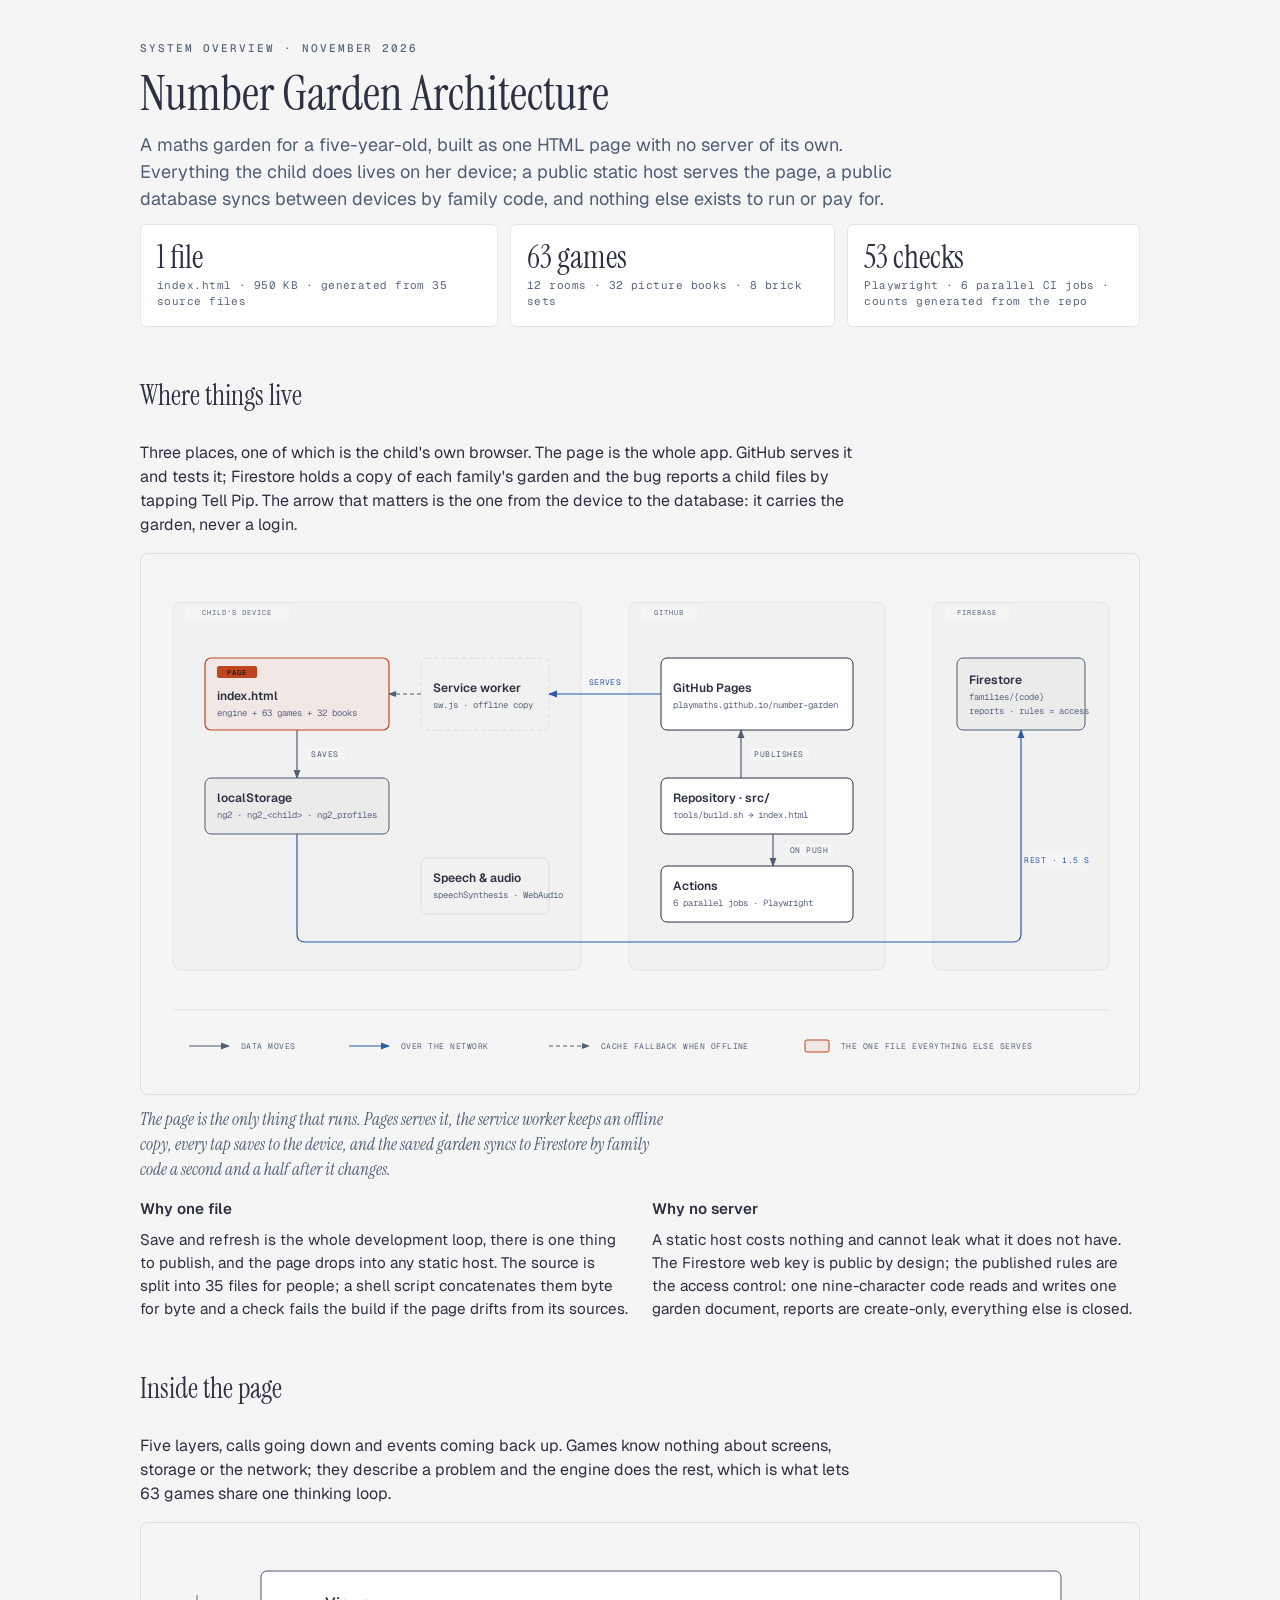
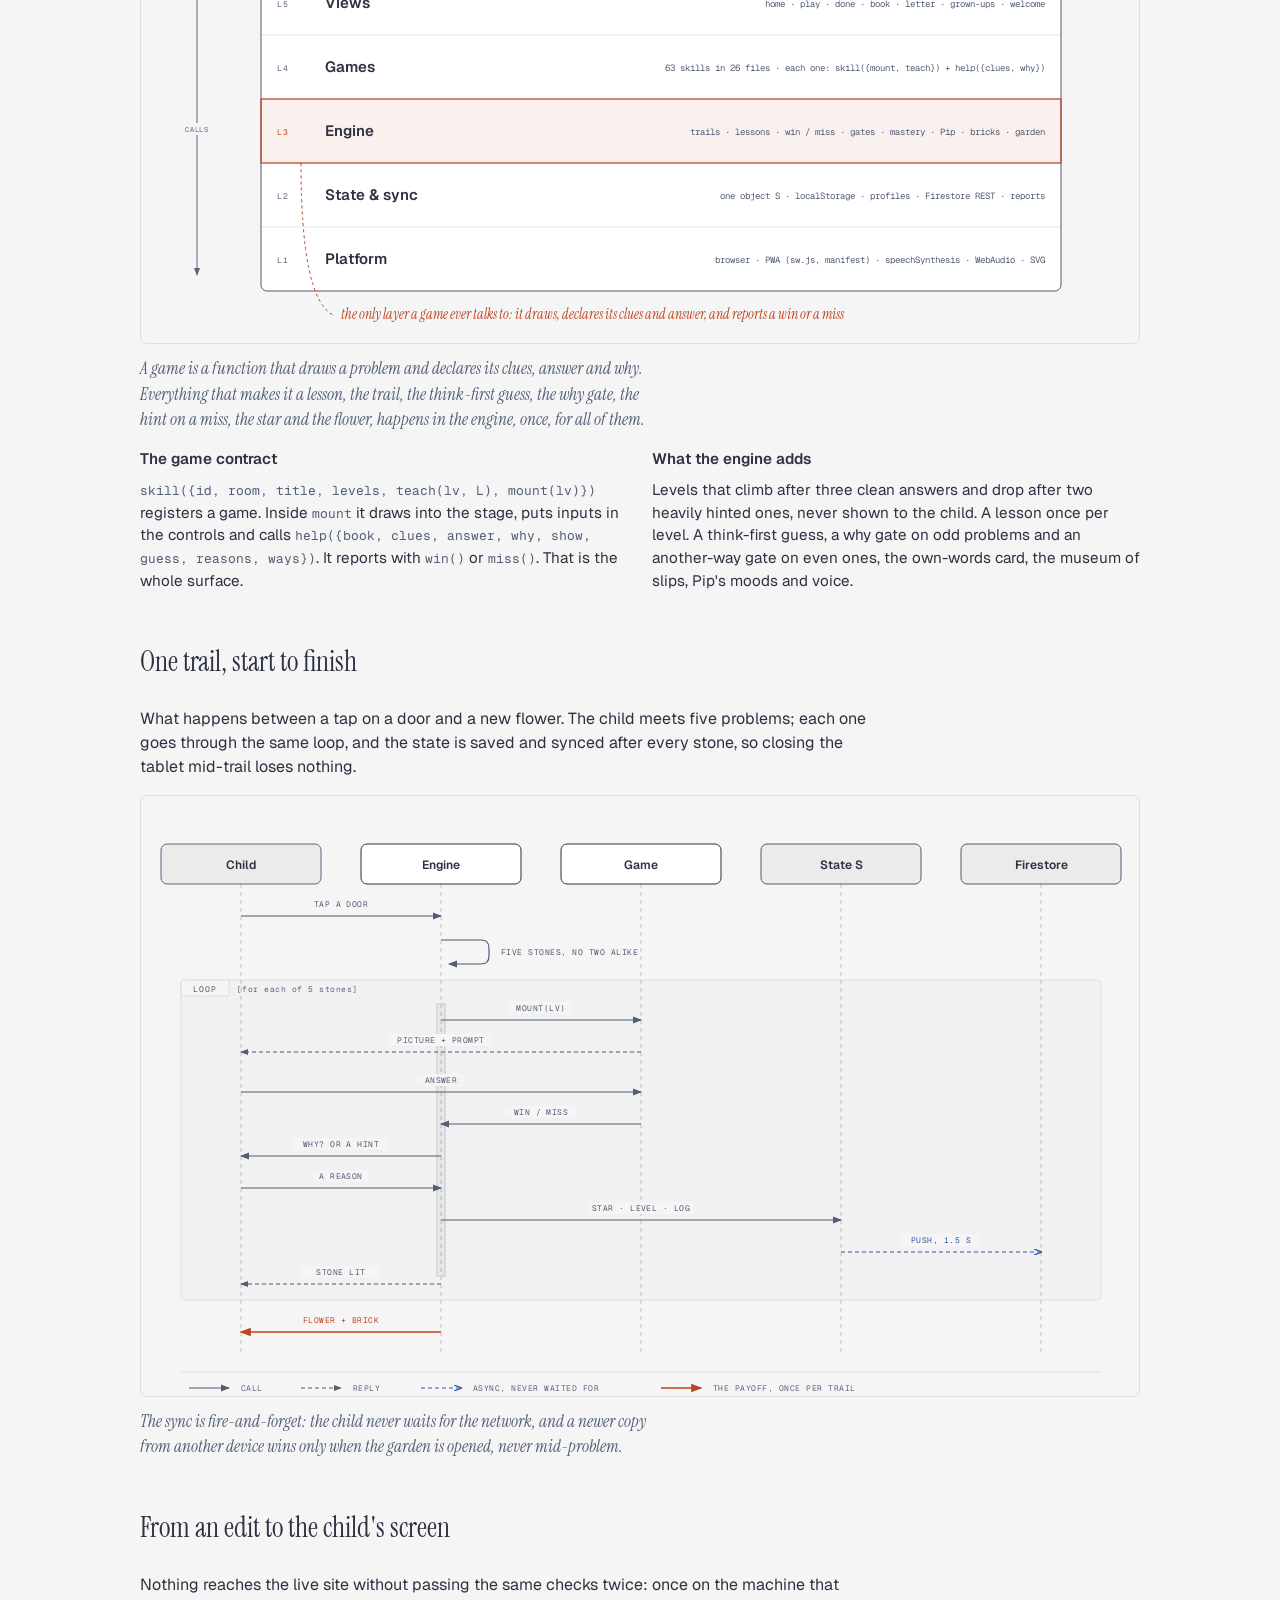
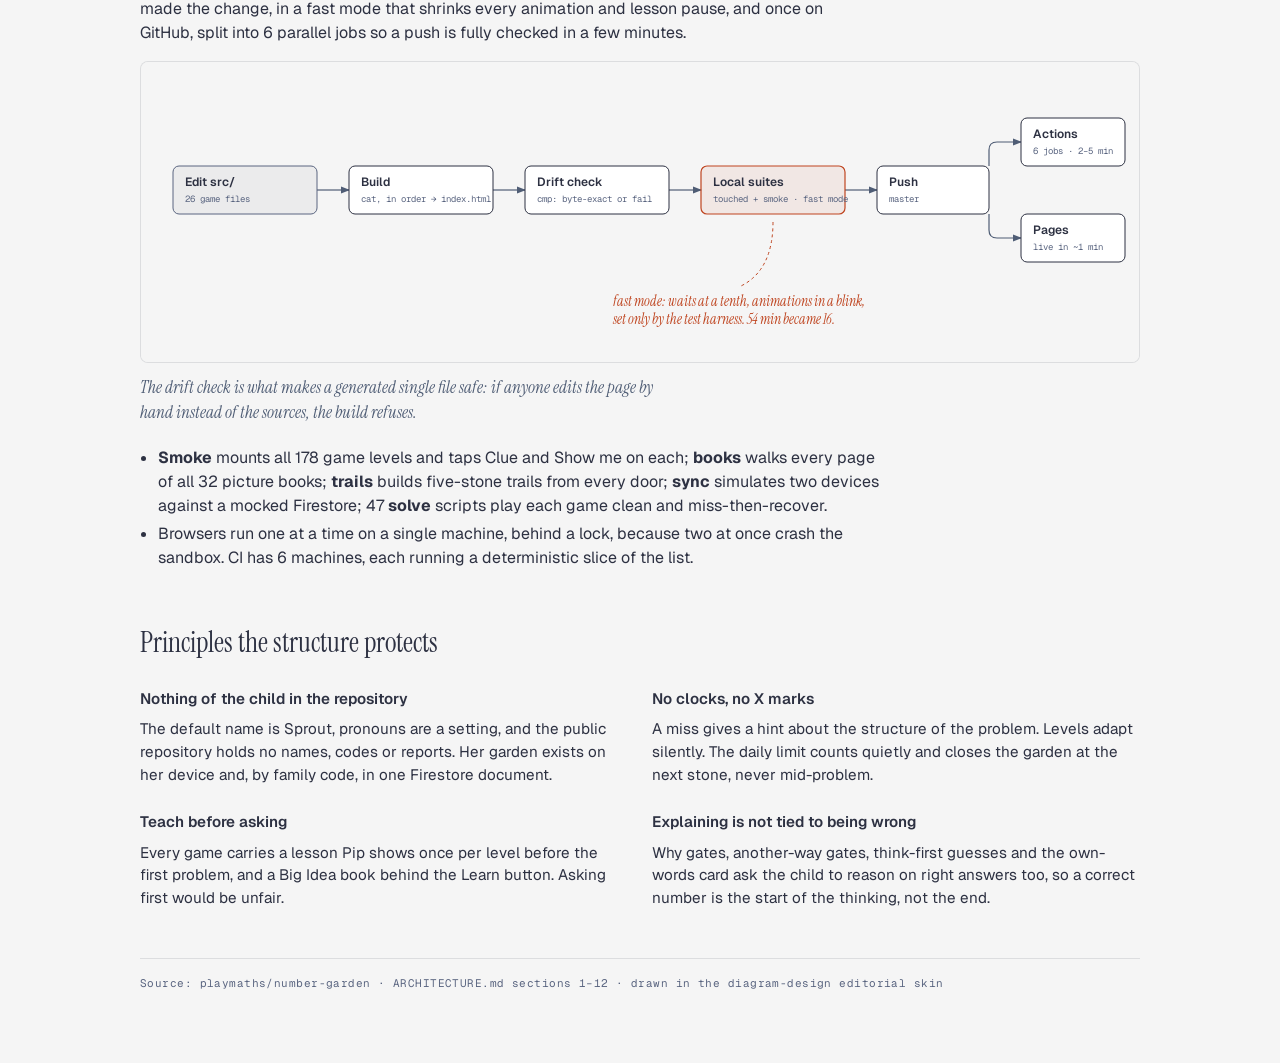
==== docs/architecture.html @ e54b74d8 "The architecture page's counts are generated from the repository tools/docs-counts.py fills games, l" ====
<!doctype html>
<html lang="en">
<head>
<meta charset="utf-8">
<meta name="viewport" content="width=device-width,initial-scale=1,viewport-fit=cover">
<title>Number Garden Architecture</title>
<link rel="stylesheet" href="https://fonts.googleapis.com/css2?family=Instrument+Serif:ital@0;1&family=Geist:wght@400;500;600&family=Geist+Mono:wght@400;500&display=swap">
<!-- Drawn in the diagram-design editorial skin (github.com/cathrynlavery/diagram-design): one accent, hairlines, 4px grid, orthogonal connectors. Hand-written SVG, no libraries. -->
<style>
/* Layout: an editorial single column; each diagram is one claim with a caption, on white-smoke paper with hairlines and one accent; the counts are filled in by tools/docs-counts.py. Skin: diagram-design defaults. */
:root{
  --paper:#f5f5f5; --paper-2:#ececec; --ink:#2d3142; --muted:#4f5d75; --soft:#5a6580;
  --rule:rgba(45,49,66,.12); --rule-solid:#bfc0c0; --accent:#bf4520; --accent-tint:rgba(191,69,32,.08); --link:#2e5aa8;
  --wash:rgba(45,49,66,.02); --wash-2:rgba(45,49,66,.05); --edge:rgba(45,49,66,.10); --white:#ffffff;
  --serif:'Instrument Serif',Georgia,serif; --sans:'Geist',system-ui,sans-serif; --mono:'Geist Mono',ui-monospace,Menlo,monospace;
}
@media (prefers-color-scheme:dark){:root:not([data-theme="light"]){
  --paper:#2d3142; --paper-2:#393e53; --ink:#f5f5f5; --muted:#bfc0c0; --soft:#949eb2;
  --rule:rgba(245,245,245,.12); --rule-solid:rgba(191,192,192,.25); --accent:#f08a59; --accent-tint:rgba(240,138,89,.10); --link:#739fdf;
  --wash:rgba(245,245,245,.03); --wash-2:rgba(245,245,245,.06); --edge:rgba(245,245,245,.12); --white:#363b4f; color-scheme:dark}}
:root[data-theme="dark"]{
  --paper:#2d3142; --paper-2:#393e53; --ink:#f5f5f5; --muted:#bfc0c0; --soft:#949eb2;
  --rule:rgba(245,245,245,.12); --rule-solid:rgba(191,192,192,.25); --accent:#f08a59; --accent-tint:rgba(240,138,89,.10); --link:#739fdf;
  --wash:rgba(245,245,245,.03); --wash-2:rgba(245,245,245,.06); --edge:rgba(245,245,245,.12); --white:#363b4f; color-scheme:dark}
body{background:var(--paper);color:var(--ink);font-family:var(--sans);line-height:1.5;padding-left:max(16px,env(safe-area-inset-left,0px));padding-right:max(16px,env(safe-area-inset-right,0px));padding-block:32px 64px}
.wrap{max-width:1000px;margin:0 auto;display:flex;flex-direction:column;gap:48px}
header{display:grid;gap:12px}
.eyebrow{font-family:var(--mono);font-size:11px;letter-spacing:.18em;text-transform:uppercase;color:var(--soft);font-weight:500}
h1{font-family:var(--serif);font-weight:400;font-size:clamp(2rem,5vw,3rem);line-height:1.05;margin:0;text-wrap:balance}
h2{font-family:var(--serif);font-weight:400;font-size:1.75rem;margin:0 0 8px;text-wrap:balance}
p{max-width:66ch;margin:0;color:var(--ink)}
p.lede{font-size:1.125rem;color:var(--muted)}
.cards{display:grid;grid-template-columns:1.1fr 1fr .9fr;gap:12px}
.card{background:var(--white);border:1px solid var(--rule);border-radius:6px;padding:16px;display:grid;gap:4px;min-width:0}
.card b{font-family:var(--serif);font-weight:400;font-size:2rem;line-height:1;font-variant-numeric:tabular-nums}
.card span{font-family:var(--mono);font-size:11px;color:var(--soft);letter-spacing:.04em}
section{display:grid;gap:16px}
figure{margin:0;display:grid;gap:12px}
.scroll{overflow-x:auto;border:1px solid var(--rule);border-radius:8px;background:var(--paper)}
.scroll svg{display:block;height:auto}
figcaption{font-family:var(--serif);font-style:italic;font-size:1.05rem;color:var(--muted);max-width:66ch}
.two{display:grid;grid-template-columns:1fr 1fr;gap:24px}
.two>div{min-width:0;display:grid;gap:8px;align-content:start}
.two h3{font-family:var(--sans);font-weight:600;font-size:.95rem;margin:0}
.two p{font-size:.95rem}
code{font-family:var(--mono);font-size:.85em;color:var(--muted)}
ul{margin:0;padding-left:1.1rem;max-width:66ch;color:var(--ink)}li{margin:4px 0}
.svgtxt{font-family:var(--sans)}
footer{border-top:1px solid var(--rule);padding-top:16px;font-family:var(--mono);font-size:11px;color:var(--soft);letter-spacing:.04em}
@media (max-width:700px){.cards{grid-template-columns:1fr 1fr}.cards .card:first-child{grid-column:1/-1}.two{grid-template-columns:1fr}}
@media (prefers-reduced-motion:no-preference){.card{transition:border-color .2s}.card:hover{border-color:var(--rule-solid)}}
</style>

</head>
<body>
<div class="wrap">
<header>
  <div class="eyebrow">System overview · November 2026</div>
  <h1>Number Garden Architecture</h1>
  <p class="lede">A maths garden for a five-year-old, built as one HTML page with no server of its own. Everything the child does lives on her device; a public static host serves the page, a public database syncs between devices by family code, and nothing else exists to run or pay for.</p>
  <div class="cards">
    <div class="card"><b>1 file</b><span>index.html · 950 KB · generated from <!--n:srcfiles-->35<!--/n--> source files</span></div>
    <div class="card"><b><!--n:skills-->63<!--/n--> games</b><span><!--n:rooms-->12<!--/n--> rooms · <!--n:books-->32<!--/n--> picture books · <!--n:sets-->8<!--/n--> brick sets</span></div>
    <div class="card"><b><!--n:checks-->53<!--/n--> checks</b><span>Playwright · <!--n:jobs-->6<!--/n--> parallel CI jobs · counts generated from the repo</span></div>
  </div>
</header>

<section>
  <h2>Where things live</h2>
  <p>Three places, one of which is the child's own browser. The page is the whole app. GitHub serves it and tests it; Firestore holds a copy of each family's garden and the bug reports a child files by tapping Tell Pip. The arrow that matters is the one from the device to the database: it carries the garden, never a login.</p>
  <figure>
    <div class="scroll">
    <svg viewBox="0 0 1000 540" style="min-width:1000px" role="img" aria-labelledby="arch-t arch-d">
      <title id="arch-t">System architecture of Number Garden</title>
      <desc id="arch-d">Three zones: the child's device holds index.html, a service worker, localStorage and the browser's speech and audio; GitHub holds Pages, the source repository and Actions; Firebase holds Firestore. Pages serves the page through the service worker; the page saves to localStorage; localStorage syncs to Firestore over REST; the repository publishes to Pages and runs tests on push.</desc>
      <defs>
        <marker id="arch-arrow" markerWidth="8" markerHeight="6" refX="7" refY="3" orient="auto"><polygon points="0 0, 8 3, 0 6" fill="var(--muted)"/></marker>
        <marker id="arch-arrow-link" markerWidth="8" markerHeight="6" refX="7" refY="3" orient="auto"><polygon points="0 0, 8 3, 0 6" fill="var(--link)"/></marker>
      </defs>
      <!-- zones -->
      <rect x="32" y="48" width="408" height="368" rx="8" fill="var(--wash)" stroke="var(--edge)" stroke-width=".8"/>
      <rect x="44" y="52" width="104" height="12" rx="2" fill="var(--paper)"/>
      <text x="96" y="61" fill="var(--soft)" font-size="7" font-family="var(--mono)" text-anchor="middle" letter-spacing="0.14em">CHILD'S DEVICE</text>
      <rect x="488" y="48" width="256" height="368" rx="8" fill="var(--wash)" stroke="var(--edge)" stroke-width=".8"/>
      <rect x="500" y="52" width="56" height="12" rx="2" fill="var(--paper)"/>
      <text x="528" y="61" fill="var(--soft)" font-size="7" font-family="var(--mono)" text-anchor="middle" letter-spacing="0.14em">GITHUB</text>
      <rect x="792" y="48" width="176" height="368" rx="8" fill="var(--wash)" stroke="var(--edge)" stroke-width=".8"/>
      <rect x="804" y="52" width="64" height="12" rx="2" fill="var(--paper)"/>
      <text x="836" y="61" fill="var(--soft)" font-size="7" font-family="var(--mono)" text-anchor="middle" letter-spacing="0.14em">FIREBASE</text>
      <!-- arrows (behind nodes) -->
      <line x1="520" y1="140" x2="408" y2="140" stroke="var(--link)" stroke-width="1.2" marker-end="url(#arch-arrow-link)"/>
      <rect x="440" y="122" width="48" height="12" rx="2" fill="var(--paper)"/>
      <text x="464" y="131" fill="var(--link)" font-size="8" font-family="var(--mono)" text-anchor="middle" letter-spacing="0.06em">SERVES</text>
      <line x1="280" y1="140" x2="248" y2="140" stroke="var(--muted)" stroke-width="1" stroke-dasharray="4,3" marker-end="url(#arch-arrow)"/>
      <line x1="156" y1="176" x2="156" y2="224" stroke="var(--muted)" stroke-width="1.2" marker-end="url(#arch-arrow)"/>
      <rect x="164" y="194" width="40" height="12" rx="2" fill="var(--paper)"/>
      <text x="184" y="203" fill="var(--muted)" font-size="8" font-family="var(--mono)" text-anchor="middle" letter-spacing="0.06em">SAVES</text>
      <path d="M156,280 V380 Q156,388 164,388 H872 Q880,388 880,380 V176" fill="none" stroke="var(--link)" stroke-width="1.2" marker-end="url(#arch-arrow-link)"/>
      <rect x="888" y="300" width="56" height="12" rx="2" fill="var(--paper)"/>
      <text x="916" y="309" fill="var(--link)" font-size="8" font-family="var(--mono)" text-anchor="middle" letter-spacing="0.06em">REST · 1.5 S</text>
      <line x1="600" y1="224" x2="600" y2="176" stroke="var(--muted)" stroke-width="1.2" marker-end="url(#arch-arrow)"/>
      <rect x="608" y="194" width="60" height="12" rx="2" fill="var(--paper)"/>
      <text x="638" y="203" fill="var(--muted)" font-size="8" font-family="var(--mono)" text-anchor="middle" letter-spacing="0.06em">PUBLISHES</text>
      <line x1="632" y1="280" x2="632" y2="312" stroke="var(--muted)" stroke-width="1.2" marker-end="url(#arch-arrow)"/>
      <rect x="644" y="290" width="48" height="12" rx="2" fill="var(--paper)"/>
      <text x="668" y="299" fill="var(--muted)" font-size="8" font-family="var(--mono)" text-anchor="middle" letter-spacing="0.06em">ON PUSH</text>
      <!-- nodes: device -->
      <rect x="64" y="104" width="184" height="72" rx="6" fill="var(--paper)"/>
      <rect x="64" y="104" width="184" height="72" rx="6" fill="var(--accent-tint)" stroke="var(--accent)" stroke-width="1.2"/>
      <rect x="76" y="112" width="40" height="12" rx="2" fill="var(--accent)"/><text x="96" y="121" fill="#111111" font-size="7" font-family="var(--mono)" text-anchor="middle" letter-spacing="0.14em" font-weight="500">PAGE</text>
      <text x="76" y="146" fill="var(--ink)" font-size="12" font-family="var(--sans)" font-weight="600">index.html</text>
      <text x="76" y="162" fill="var(--soft)" font-size="9" font-family="var(--mono)">engine + <!--n:skills-->63<!--/n--> games + <!--n:books-->32<!--/n--> books</text>
      <rect x="280" y="104" width="128" height="72" rx="6" fill="var(--paper)"/>
      <rect x="280" y="104" width="128" height="72" rx="6" fill="var(--wash)" stroke="var(--edge)" stroke-width="1" stroke-dasharray="4,3"/>
      <text x="292" y="138" fill="var(--ink)" font-size="12" font-family="var(--sans)" font-weight="600">Service worker</text>
      <text x="292" y="154" fill="var(--soft)" font-size="9" font-family="var(--mono)">sw.js · offline copy</text>
      <rect x="64" y="224" width="184" height="56" rx="6" fill="var(--paper)"/>
      <rect x="64" y="224" width="184" height="56" rx="6" fill="var(--wash-2)" stroke="var(--muted)" stroke-width="1"/>
      <text x="76" y="248" fill="var(--ink)" font-size="12" font-family="var(--sans)" font-weight="600">localStorage</text>
      <text x="76" y="264" fill="var(--soft)" font-size="9" font-family="var(--mono)">ng2 · ng2_&lt;child&gt; · ng2_profiles</text>
      <rect x="280" y="304" width="128" height="56" rx="6" fill="var(--paper)"/>
      <rect x="280" y="304" width="128" height="56" rx="6" fill="var(--wash)" stroke="var(--edge)" stroke-width="1"/>
      <text x="292" y="328" fill="var(--ink)" font-size="12" font-family="var(--sans)" font-weight="600">Speech &amp; audio</text>
      <text x="292" y="344" fill="var(--soft)" font-size="9" font-family="var(--mono)">speechSynthesis · WebAudio</text>
      <!-- nodes: github -->
      <rect x="520" y="104" width="192" height="72" rx="6" fill="var(--white)" stroke="var(--ink)" stroke-width="1"/>
      <text x="532" y="138" fill="var(--ink)" font-size="12" font-family="var(--sans)" font-weight="600">GitHub Pages</text>
      <text x="532" y="154" fill="var(--soft)" font-size="9" font-family="var(--mono)">playmaths.github.io/number-garden</text>
      <rect x="520" y="224" width="192" height="56" rx="6" fill="var(--white)" stroke="var(--ink)" stroke-width="1"/>
      <text x="532" y="248" fill="var(--ink)" font-size="12" font-family="var(--sans)" font-weight="600">Repository · src/</text>
      <text x="532" y="264" fill="var(--soft)" font-size="9" font-family="var(--mono)">tools/build.sh → index.html</text>
      <rect x="520" y="312" width="192" height="56" rx="6" fill="var(--white)" stroke="var(--ink)" stroke-width="1"/>
      <text x="532" y="336" fill="var(--ink)" font-size="12" font-family="var(--sans)" font-weight="600">Actions</text>
      <text x="532" y="352" fill="var(--soft)" font-size="9" font-family="var(--mono)"><!--n:jobs-->6<!--/n--> parallel jobs · Playwright</text>
      <!-- nodes: firebase -->
      <rect x="816" y="104" width="128" height="72" rx="6" fill="var(--paper)"/>
      <rect x="816" y="104" width="128" height="72" rx="6" fill="var(--wash-2)" stroke="var(--muted)" stroke-width="1"/>
      <text x="828" y="130" fill="var(--ink)" font-size="12" font-family="var(--sans)" font-weight="600">Firestore</text>
      <text x="828" y="146" fill="var(--soft)" font-size="9" font-family="var(--mono)">families/{code}</text>
      <text x="828" y="160" fill="var(--soft)" font-size="9" font-family="var(--mono)">reports · rules = access</text>
      <!-- legend strip -->
      <line x1="32" y1="456" x2="968" y2="456" stroke="var(--rule)" stroke-width="1"/>
      <line x1="48" y1="492" x2="88" y2="492" stroke="var(--muted)" stroke-width="1.2" marker-end="url(#arch-arrow)"/>
      <text x="100" y="495" fill="var(--soft)" font-size="8" font-family="var(--mono)" letter-spacing="0.06em">DATA MOVES</text>
      <line x1="208" y1="492" x2="248" y2="492" stroke="var(--link)" stroke-width="1.2" marker-end="url(#arch-arrow-link)"/>
      <text x="260" y="495" fill="var(--soft)" font-size="8" font-family="var(--mono)" letter-spacing="0.06em">OVER THE NETWORK</text>
      <line x1="408" y1="492" x2="448" y2="492" stroke="var(--muted)" stroke-width="1" stroke-dasharray="4,3" marker-end="url(#arch-arrow)"/>
      <text x="460" y="495" fill="var(--soft)" font-size="8" font-family="var(--mono)" letter-spacing="0.06em">CACHE FALLBACK WHEN OFFLINE</text>
      <rect x="664" y="486" width="24" height="12" rx="2" fill="var(--accent-tint)" stroke="var(--accent)" stroke-width="1"/>
      <text x="700" y="495" fill="var(--soft)" font-size="8" font-family="var(--mono)" letter-spacing="0.06em">THE ONE FILE EVERYTHING ELSE SERVES</text>
    </svg>
    </div>
    <figcaption>The page is the only thing that runs. Pages serves it, the service worker keeps an offline copy, every tap saves to the device, and the saved garden syncs to Firestore by family code a second and a half after it changes.</figcaption>
  </figure>
  <div class="two">
    <div><h3>Why one file</h3><p>Save and refresh is the whole development loop, there is one thing to publish, and the page drops into any static host. The source is split into <!--n:srcfiles-->35<!--/n--> files for people; a shell script concatenates them byte for byte and a check fails the build if the page drifts from its sources.</p></div>
    <div><h3>Why no server</h3><p>A static host costs nothing and cannot leak what it does not have. The Firestore web key is public by design; the published rules are the access control: one nine-character code reads and writes one garden document, reports are create-only, everything else is closed.</p></div>
  </div>
</section>

<section>
  <h2>Inside the page</h2>
  <p>Five layers, calls going down and events coming back up. Games know nothing about screens, storage or the network; they describe a problem and the engine does the rest, which is what lets <!--n:skills-->63<!--/n--> games share one thinking loop.</p>
  <figure>
    <div class="scroll">
    <svg viewBox="0 0 1000 420" style="min-width:1000px" role="img" aria-labelledby="lay-t lay-d">
      <title id="lay-t">Runtime layers of the page</title>
      <desc id="lay-d">From top to bottom: Views, Games, Engine, State and sync, Platform. The engine is the focal layer: it owns trails, lessons, gates, win and miss, and the state object every other layer reads.</desc>
      <defs><marker id="lay-arrow" markerWidth="8" markerHeight="6" refX="7" refY="3" orient="auto"><polygon points="0 0, 8 3, 0 6" fill="var(--soft)"/></marker></defs>
      <!-- direction indicator -->
      <line x1="56" y1="72" x2="56" y2="352" stroke="var(--soft)" stroke-width="1" marker-end="url(#lay-arrow)"/>
      <rect x="40" y="200" width="32" height="12" rx="2" fill="var(--paper)"/>
      <text x="56" y="209" fill="var(--soft)" font-size="7" font-family="var(--mono)" text-anchor="middle" letter-spacing="0.14em">CALLS</text>
      <!-- stack -->
      <rect x="120" y="48" width="800" height="320" rx="6" fill="var(--white)" stroke="var(--muted)" stroke-width="1"/>
      <line x1="120" y1="112" x2="920" y2="112" stroke="var(--rule)" stroke-width="1"/>
      <line x1="120" y1="176" x2="920" y2="176" stroke="var(--rule)" stroke-width="1"/>
      <line x1="120" y1="240" x2="920" y2="240" stroke="var(--rule)" stroke-width="1"/>
      <line x1="120" y1="304" x2="920" y2="304" stroke="var(--rule)" stroke-width="1"/>
      <!-- focal layer -->
      <rect x="120" y="176" width="800" height="64" fill="var(--accent-tint)" stroke="var(--accent)" stroke-width="1.2"/>
      <!-- rows -->
      <text x="136" y="84" fill="var(--soft)" font-size="8" font-family="var(--mono)" letter-spacing="0.18em">L5</text>
      <text x="184" y="85" fill="var(--ink)" font-size="15" font-family="var(--sans)" font-weight="600">Views</text>
      <text x="904" y="84" fill="var(--muted)" font-size="9" font-family="var(--mono)" text-anchor="end">home · play · done · book · letter · grown-ups · welcome</text>
      <text x="136" y="148" fill="var(--soft)" font-size="8" font-family="var(--mono)" letter-spacing="0.18em">L4</text>
      <text x="184" y="149" fill="var(--ink)" font-size="15" font-family="var(--sans)" font-weight="600">Games</text>
      <text x="904" y="148" fill="var(--muted)" font-size="9" font-family="var(--mono)" text-anchor="end"><!--n:skills-->63<!--/n--> skills in <!--n:gamefiles-->26<!--/n--> files · each one: skill({mount, teach}) + help({clues, why})</text>
      <text x="136" y="212" fill="var(--accent)" font-size="8" font-family="var(--mono)" letter-spacing="0.18em">L3</text>
      <text x="184" y="213" fill="var(--ink)" font-size="15" font-family="var(--sans)" font-weight="600">Engine</text>
      <text x="904" y="212" fill="var(--muted)" font-size="9" font-family="var(--mono)" text-anchor="end">trails · lessons · win / miss · gates · mastery · Pip · bricks · garden</text>
      <text x="136" y="276" fill="var(--soft)" font-size="8" font-family="var(--mono)" letter-spacing="0.18em">L2</text>
      <text x="184" y="277" fill="var(--ink)" font-size="15" font-family="var(--sans)" font-weight="600">State &amp; sync</text>
      <text x="904" y="276" fill="var(--muted)" font-size="9" font-family="var(--mono)" text-anchor="end">one object S · localStorage · profiles · Firestore REST · reports</text>
      <text x="136" y="340" fill="var(--soft)" font-size="8" font-family="var(--mono)" letter-spacing="0.18em">L1</text>
      <text x="184" y="341" fill="var(--ink)" font-size="15" font-family="var(--sans)" font-weight="600">Platform</text>
      <text x="904" y="340" fill="var(--muted)" font-size="9" font-family="var(--mono)" text-anchor="end">browser · PWA (sw.js, manifest) · speechSynthesis · WebAudio · SVG</text>
      <!-- callout -->
      <path d="M160,240 Q160,376 192,392" fill="none" stroke="var(--accent)" stroke-width="1" stroke-dasharray="3,3"/>
      <text x="200" y="396" fill="var(--accent)" font-size="14" font-family="var(--serif)" font-style="italic">the only layer a game ever talks to: it draws, declares its clues and answer, and reports a win or a miss</text>
    </svg>
    </div>
    <figcaption>A game is a function that draws a problem and declares its clues, answer and why. Everything that makes it a lesson, the trail, the think-first guess, the why gate, the hint on a miss, the star and the flower, happens in the engine, once, for all of them.</figcaption>
  </figure>
  <div class="two">
    <div><h3>The game contract</h3><p><code>skill({id, room, title, levels, teach(lv, L), mount(lv)})</code> registers a game. Inside <code>mount</code> it draws into the stage, puts inputs in the controls and calls <code>help({book, clues, answer, why, show, guess, reasons, ways})</code>. It reports with <code>win()</code> or <code>miss()</code>. That is the whole surface.</p></div>
    <div><h3>What the engine adds</h3><p>Levels that climb after three clean answers and drop after two heavily hinted ones, never shown to the child. A lesson once per level. A think-first guess, a why gate on odd problems and an another-way gate on even ones, the own-words card, the museum of slips, Pip's moods and voice.</p></div>
  </div>
</section>

<section>
  <h2>One trail, start to finish</h2>
  <p>What happens between a tap on a door and a new flower. The child meets five problems; each one goes through the same loop, and the state is saved and synced after every stone, so closing the tablet mid-trail loses nothing.</p>
  <figure>
    <div class="scroll">
    <svg viewBox="0 0 1000 600" style="min-width:1000px" role="img" aria-labelledby="seq-t seq-d">
      <title id="seq-t">Sequence of one trail</title>
      <desc id="seq-d">Five actors: the child, the engine, a game, the state object and Firestore. The child taps a door; the engine builds five stones; for each stone the engine mounts the game, the game shows a picture and prompt, the child answers, the game reports a win, the engine asks why, the child picks a reason, the engine saves the level and state syncs to Firestore; after the fifth stone the engine plants a flower and lays a brick.</desc>
      <defs>
        <marker id="seq-arrow" markerWidth="8" markerHeight="6" refX="7" refY="3" orient="auto"><polygon points="0 0, 8 3, 0 6" fill="var(--muted)"/></marker>
        <marker id="seq-arrow-accent" markerWidth="8" markerHeight="6" refX="7" refY="3" orient="auto"><polygon points="0 0, 8 3, 0 6" fill="var(--accent)"/></marker>
        <marker id="seq-arrow-link" markerWidth="8" markerHeight="6" refX="7" refY="3" orient="auto"><polygon points="0 0, 8 3, 0 6" fill="var(--link)"/></marker>
        <marker id="seq-open" markerWidth="8" markerHeight="6" refX="7" refY="3" orient="auto"><polyline points="0 0, 8 3, 0 6" fill="none" stroke="var(--link)" stroke-width="1.2"/></marker>
      </defs>
      <!-- lifelines -->
      <line x1="100" y1="88" x2="100" y2="560" stroke="var(--rule-solid)" stroke-width="1" stroke-dasharray="4,4"/>
      <line x1="300" y1="88" x2="300" y2="560" stroke="var(--rule-solid)" stroke-width="1" stroke-dasharray="4,4"/>
      <line x1="500" y1="88" x2="500" y2="560" stroke="var(--rule-solid)" stroke-width="1" stroke-dasharray="4,4"/>
      <line x1="700" y1="88" x2="700" y2="560" stroke="var(--rule-solid)" stroke-width="1" stroke-dasharray="4,4"/>
      <line x1="900" y1="88" x2="900" y2="560" stroke="var(--rule-solid)" stroke-width="1" stroke-dasharray="4,4"/>
      <!-- loop frame -->
      <rect x="40" y="184" width="920" height="320" rx="4" fill="var(--wash)" stroke="var(--edge)" stroke-width="1"/>
      <rect x="40" y="184" width="48" height="16" rx="2" fill="var(--paper)" stroke="var(--edge)" stroke-width="1"/>
      <text x="64" y="196" fill="var(--muted)" font-size="8" font-family="var(--mono)" text-anchor="middle" letter-spacing="0.12em">LOOP</text>
      <text x="96" y="196" fill="var(--soft)" font-size="8" font-family="var(--mono)" letter-spacing="0.06em">[for each of 5 stones]</text>
      <!-- activation on engine during loop -->
      <rect x="296" y="208" width="8" height="272" fill="var(--wash-2)" stroke="var(--rule-solid)" stroke-width=".8"/>
      <!-- actors -->
      <rect x="20" y="48" width="160" height="40" rx="6" fill="var(--wash-2)" stroke="var(--soft)" stroke-width="1"/>
      <text x="100" y="73" fill="var(--ink)" font-size="12" font-family="var(--sans)" font-weight="600" text-anchor="middle">Child</text>
      <rect x="220" y="48" width="160" height="40" rx="6" fill="var(--white)" stroke="var(--ink)" stroke-width="1"/>
      <text x="300" y="73" fill="var(--ink)" font-size="12" font-family="var(--sans)" font-weight="600" text-anchor="middle">Engine</text>
      <rect x="420" y="48" width="160" height="40" rx="6" fill="var(--white)" stroke="var(--ink)" stroke-width="1"/>
      <text x="500" y="73" fill="var(--ink)" font-size="12" font-family="var(--sans)" font-weight="600" text-anchor="middle">Game</text>
      <rect x="620" y="48" width="160" height="40" rx="6" fill="var(--wash-2)" stroke="var(--muted)" stroke-width="1"/>
      <text x="700" y="73" fill="var(--ink)" font-size="12" font-family="var(--sans)" font-weight="600" text-anchor="middle">State S</text>
      <rect x="820" y="48" width="160" height="40" rx="6" fill="var(--wash-2)" stroke="var(--muted)" stroke-width="1"/>
      <text x="900" y="73" fill="var(--ink)" font-size="12" font-family="var(--sans)" font-weight="600" text-anchor="middle">Firestore</text>
      <!-- messages -->
      <line x1="100" y1="120" x2="300" y2="120" stroke="var(--muted)" stroke-width="1.2" marker-end="url(#seq-arrow)"/>
      <rect x="168" y="102" width="64" height="12" rx="2" fill="var(--paper)"/><text x="200" y="111" fill="var(--muted)" font-size="8" font-family="var(--mono)" text-anchor="middle" letter-spacing="0.06em">TAP A DOOR</text>
      <path d="M300,144 H340 Q348,144 348,152 V160 Q348,168 340,168 H308" fill="none" stroke="var(--muted)" stroke-width="1.2" marker-end="url(#seq-arrow)"/>
      <text x="360" y="159" fill="var(--muted)" font-size="8" font-family="var(--mono)" letter-spacing="0.06em">FIVE STONES, NO TWO ALIKE</text>
      <line x1="300" y1="224" x2="500" y2="224" stroke="var(--muted)" stroke-width="1.2" marker-end="url(#seq-arrow)"/>
      <rect x="368" y="206" width="64" height="12" rx="2" fill="var(--paper)"/><text x="400" y="215" fill="var(--muted)" font-size="8" font-family="var(--mono)" text-anchor="middle" letter-spacing="0.06em">MOUNT(LV)</text>
      <line x1="500" y1="256" x2="100" y2="256" stroke="var(--muted)" stroke-width="1" stroke-dasharray="4,3" marker-end="url(#seq-arrow)"/>
      <rect x="248" y="238" width="104" height="12" rx="2" fill="var(--paper)"/><text x="300" y="247" fill="var(--muted)" font-size="8" font-family="var(--mono)" text-anchor="middle" letter-spacing="0.06em">PICTURE + PROMPT</text>
      <line x1="100" y1="296" x2="500" y2="296" stroke="var(--muted)" stroke-width="1.2" marker-end="url(#seq-arrow)"/>
      <rect x="276" y="278" width="48" height="12" rx="2" fill="var(--paper)"/><text x="300" y="287" fill="var(--muted)" font-size="8" font-family="var(--mono)" text-anchor="middle" letter-spacing="0.06em">ANSWER</text>
      <line x1="500" y1="328" x2="300" y2="328" stroke="var(--muted)" stroke-width="1.2" marker-end="url(#seq-arrow)"/>
      <rect x="364" y="310" width="72" height="12" rx="2" fill="var(--paper)"/><text x="400" y="319" fill="var(--muted)" font-size="8" font-family="var(--mono)" text-anchor="middle" letter-spacing="0.06em">WIN / MISS</text>
      <line x1="300" y1="360" x2="100" y2="360" stroke="var(--muted)" stroke-width="1.2" marker-end="url(#seq-arrow)"/>
      <rect x="152" y="342" width="96" height="12" rx="2" fill="var(--paper)"/><text x="200" y="351" fill="var(--muted)" font-size="8" font-family="var(--mono)" text-anchor="middle" letter-spacing="0.06em">WHY? OR A HINT</text>
      <line x1="100" y1="392" x2="300" y2="392" stroke="var(--muted)" stroke-width="1.2" marker-end="url(#seq-arrow)"/>
      <rect x="172" y="374" width="56" height="12" rx="2" fill="var(--paper)"/><text x="200" y="383" fill="var(--muted)" font-size="8" font-family="var(--mono)" text-anchor="middle" letter-spacing="0.06em">A REASON</text>
      <line x1="300" y1="424" x2="700" y2="424" stroke="var(--muted)" stroke-width="1.2" marker-end="url(#seq-arrow)"/>
      <rect x="448" y="406" width="104" height="12" rx="2" fill="var(--paper)"/><text x="500" y="415" fill="var(--muted)" font-size="8" font-family="var(--mono)" text-anchor="middle" letter-spacing="0.06em">STAR · LEVEL · LOG</text>
      <line x1="700" y1="456" x2="900" y2="456" stroke="var(--link)" stroke-width="1" stroke-dasharray="4,3" marker-end="url(#seq-open)"/>
      <rect x="760" y="438" width="80" height="12" rx="2" fill="var(--paper)"/><text x="800" y="447" fill="var(--link)" font-size="8" font-family="var(--mono)" text-anchor="middle" letter-spacing="0.06em">PUSH, 1.5 S</text>
      <line x1="300" y1="488" x2="100" y2="488" stroke="var(--muted)" stroke-width="1" stroke-dasharray="4,3" marker-end="url(#seq-arrow)"/>
      <rect x="160" y="470" width="80" height="12" rx="2" fill="var(--paper)"/><text x="200" y="479" fill="var(--muted)" font-size="8" font-family="var(--mono)" text-anchor="middle" letter-spacing="0.06em">STONE LIT</text>
      <line x1="300" y1="536" x2="100" y2="536" stroke="var(--accent)" stroke-width="1.4" marker-end="url(#seq-arrow-accent)"/>
      <rect x="148" y="518" width="104" height="12" rx="2" fill="var(--paper)"/><text x="200" y="527" fill="var(--accent)" font-size="8" font-family="var(--mono)" text-anchor="middle" letter-spacing="0.06em">FLOWER + BRICK</text>
      <!-- legend -->
      <line x1="40" y1="576" x2="960" y2="576" stroke="var(--rule)" stroke-width="1"/>
      <line x1="48" y1="592" x2="88" y2="592" stroke="var(--muted)" stroke-width="1.2" marker-end="url(#seq-arrow)"/><text x="100" y="595" fill="var(--soft)" font-size="8" font-family="var(--mono)" letter-spacing="0.06em">CALL</text>
      <line x1="160" y1="592" x2="200" y2="592" stroke="var(--muted)" stroke-width="1" stroke-dasharray="4,3" marker-end="url(#seq-arrow)"/><text x="212" y="595" fill="var(--soft)" font-size="8" font-family="var(--mono)" letter-spacing="0.06em">REPLY</text>
      <line x1="280" y1="592" x2="320" y2="592" stroke="var(--link)" stroke-width="1" stroke-dasharray="4,3" marker-end="url(#seq-open)"/><text x="332" y="595" fill="var(--soft)" font-size="8" font-family="var(--mono)" letter-spacing="0.06em">ASYNC, NEVER WAITED FOR</text>
      <line x1="520" y1="592" x2="560" y2="592" stroke="var(--accent)" stroke-width="1.4" marker-end="url(#seq-arrow-accent)"/><text x="572" y="595" fill="var(--soft)" font-size="8" font-family="var(--mono)" letter-spacing="0.06em">THE PAYOFF, ONCE PER TRAIL</text>
    </svg>
    </div>
    <figcaption>The sync is fire-and-forget: the child never waits for the network, and a newer copy from another device wins only when the garden is opened, never mid-problem.</figcaption>
  </figure>
</section>

<section>
  <h2>From an edit to the child's screen</h2>
  <p>Nothing reaches the live site without passing the same checks twice: once on the machine that made the change, in a fast mode that shrinks every animation and lesson pause, and once on GitHub, split into <!--n:jobs-->6<!--/n--> parallel jobs so a push is fully checked in a few minutes.</p>
  <figure>
    <div class="scroll">
    <svg viewBox="0 0 1000 300" style="min-width:1000px" role="img" aria-labelledby="pipe-t pipe-d">
      <title id="pipe-t">Build and test pipeline</title>
      <desc id="pipe-d">Edit the sources, concatenate them into the page, check the page is byte-exact, run the touched suites and smoke locally in fast mode, push to master; the push triggers <!--n:jobs-->6<!--/n--> parallel Actions jobs and the Pages deploy.</desc>
      <defs><marker id="pipe-arrow" markerWidth="8" markerHeight="6" refX="7" refY="3" orient="auto"><polygon points="0 0, 8 3, 0 6" fill="var(--muted)"/></marker></defs>
      <!-- arrows -->
      <line x1="176" y1="128" x2="208" y2="128" stroke="var(--muted)" stroke-width="1.2" marker-end="url(#pipe-arrow)"/>
      <line x1="352" y1="128" x2="384" y2="128" stroke="var(--muted)" stroke-width="1.2" marker-end="url(#pipe-arrow)"/>
      <line x1="528" y1="128" x2="560" y2="128" stroke="var(--muted)" stroke-width="1.2" marker-end="url(#pipe-arrow)"/>
      <line x1="704" y1="128" x2="736" y2="128" stroke="var(--muted)" stroke-width="1.2" marker-end="url(#pipe-arrow)"/>
      <path d="M848,104 V88 Q848,80 856,80 H880" fill="none" stroke="var(--muted)" stroke-width="1.2" marker-end="url(#pipe-arrow)"/>
      <path d="M848,152 V168 Q848,176 856,176 H880" fill="none" stroke="var(--muted)" stroke-width="1.2" marker-end="url(#pipe-arrow)"/>
      <!-- nodes -->
      <rect x="32" y="104" width="144" height="48" rx="6" fill="var(--wash-2)" stroke="var(--soft)" stroke-width="1"/>
      <text x="44" y="124" fill="var(--ink)" font-size="12" font-family="var(--sans)" font-weight="600">Edit src/</text>
      <text x="44" y="140" fill="var(--soft)" font-size="9" font-family="var(--mono)"><!--n:gamefiles-->26<!--/n--> game files</text>
      <rect x="208" y="104" width="144" height="48" rx="6" fill="var(--white)" stroke="var(--ink)" stroke-width="1"/>
      <text x="220" y="124" fill="var(--ink)" font-size="12" font-family="var(--sans)" font-weight="600">Build</text>
      <text x="220" y="140" fill="var(--soft)" font-size="9" font-family="var(--mono)">cat, in order → index.html</text>
      <rect x="384" y="104" width="144" height="48" rx="6" fill="var(--white)" stroke="var(--ink)" stroke-width="1"/>
      <text x="396" y="124" fill="var(--ink)" font-size="12" font-family="var(--sans)" font-weight="600">Drift check</text>
      <text x="396" y="140" fill="var(--soft)" font-size="9" font-family="var(--mono)">cmp: byte-exact or fail</text>
      <rect x="560" y="104" width="144" height="48" rx="6" fill="var(--accent-tint)" stroke="var(--accent)" stroke-width="1.2"/>
      <text x="572" y="124" fill="var(--ink)" font-size="12" font-family="var(--sans)" font-weight="600">Local suites</text>
      <text x="572" y="140" fill="var(--soft)" font-size="9" font-family="var(--mono)">touched + smoke · fast mode</text>
      <rect x="736" y="104" width="112" height="48" rx="6" fill="var(--white)" stroke="var(--ink)" stroke-width="1"/>
      <text x="748" y="124" fill="var(--ink)" font-size="12" font-family="var(--sans)" font-weight="600">Push</text>
      <text x="748" y="140" fill="var(--soft)" font-size="9" font-family="var(--mono)">master</text>
      <rect x="880" y="56" width="104" height="48" rx="6" fill="var(--white)" stroke="var(--ink)" stroke-width="1"/>
      <text x="892" y="76" fill="var(--ink)" font-size="12" font-family="var(--sans)" font-weight="600">Actions</text>
      <text x="892" y="92" fill="var(--soft)" font-size="9" font-family="var(--mono)"><!--n:jobs-->6<!--/n--> jobs · 2–5 min</text>
      <rect x="880" y="152" width="104" height="48" rx="6" fill="var(--white)" stroke="var(--ink)" stroke-width="1"/>
      <text x="892" y="172" fill="var(--ink)" font-size="12" font-family="var(--sans)" font-weight="600">Pages</text>
      <text x="892" y="188" fill="var(--soft)" font-size="9" font-family="var(--mono)">live in ~1 min</text>
      <!-- callout -->
      <path d="M632,160 Q632,208 600,224" fill="none" stroke="var(--accent)" stroke-width="1" stroke-dasharray="3,3"/>
      <text x="472" y="244" fill="var(--accent)" font-size="14" font-family="var(--serif)" font-style="italic">fast mode: waits at a tenth, animations in a blink,</text>
      <text x="472" y="262" fill="var(--accent)" font-size="14" font-family="var(--serif)" font-style="italic">set only by the test harness. 54 min became 16.</text>
    </svg>
    </div>
    <figcaption>The drift check is what makes a generated single file safe: if anyone edits the page by hand instead of the sources, the build refuses.</figcaption>
  </figure>
  <ul>
    <li><strong>Smoke</strong> mounts all <!--n:levels-->178<!--/n--> game levels and taps Clue and Show me on each; <strong>books</strong> walks every page of all <!--n:books-->32<!--/n--> picture books; <strong>trails</strong> builds five-stone trails from every door; <strong>sync</strong> simulates two devices against a mocked Firestore; <!--n:solves-->47<!--/n--> <strong>solve</strong> scripts play each game clean and miss-then-recover.</li>
    <li>Browsers run one at a time on a single machine, behind a lock, because two at once crash the sandbox. CI has <!--n:jobs-->6<!--/n--> machines, each running a deterministic slice of the list.</li>
  </ul>
</section>

<section>
  <h2>Principles the structure protects</h2>
  <div class="two">
    <div><h3>Nothing of the child in the repository</h3><p>The default name is Sprout, pronouns are a setting, and the public repository holds no names, codes or reports. Her garden exists on her device and, by family code, in one Firestore document.</p></div>
    <div><h3>No clocks, no X marks</h3><p>A miss gives a hint about the structure of the problem. Levels adapt silently. The daily limit counts quietly and closes the garden at the next stone, never mid-problem.</p></div>
    <div><h3>Teach before asking</h3><p>Every game carries a lesson Pip shows once per level before the first problem, and a Big Idea book behind the Learn button. Asking first would be unfair.</p></div>
    <div><h3>Explaining is not tied to being wrong</h3><p>Why gates, another-way gates, think-first guesses and the own-words card ask the child to reason on right answers too, so a correct number is the start of the thinking, not the end.</p></div>
  </div>
</section>

<footer>Source: playmaths/number-garden · ARCHITECTURE.md sections 1–12 · drawn in the diagram-design editorial skin</footer>
</div>
</body>
</html>
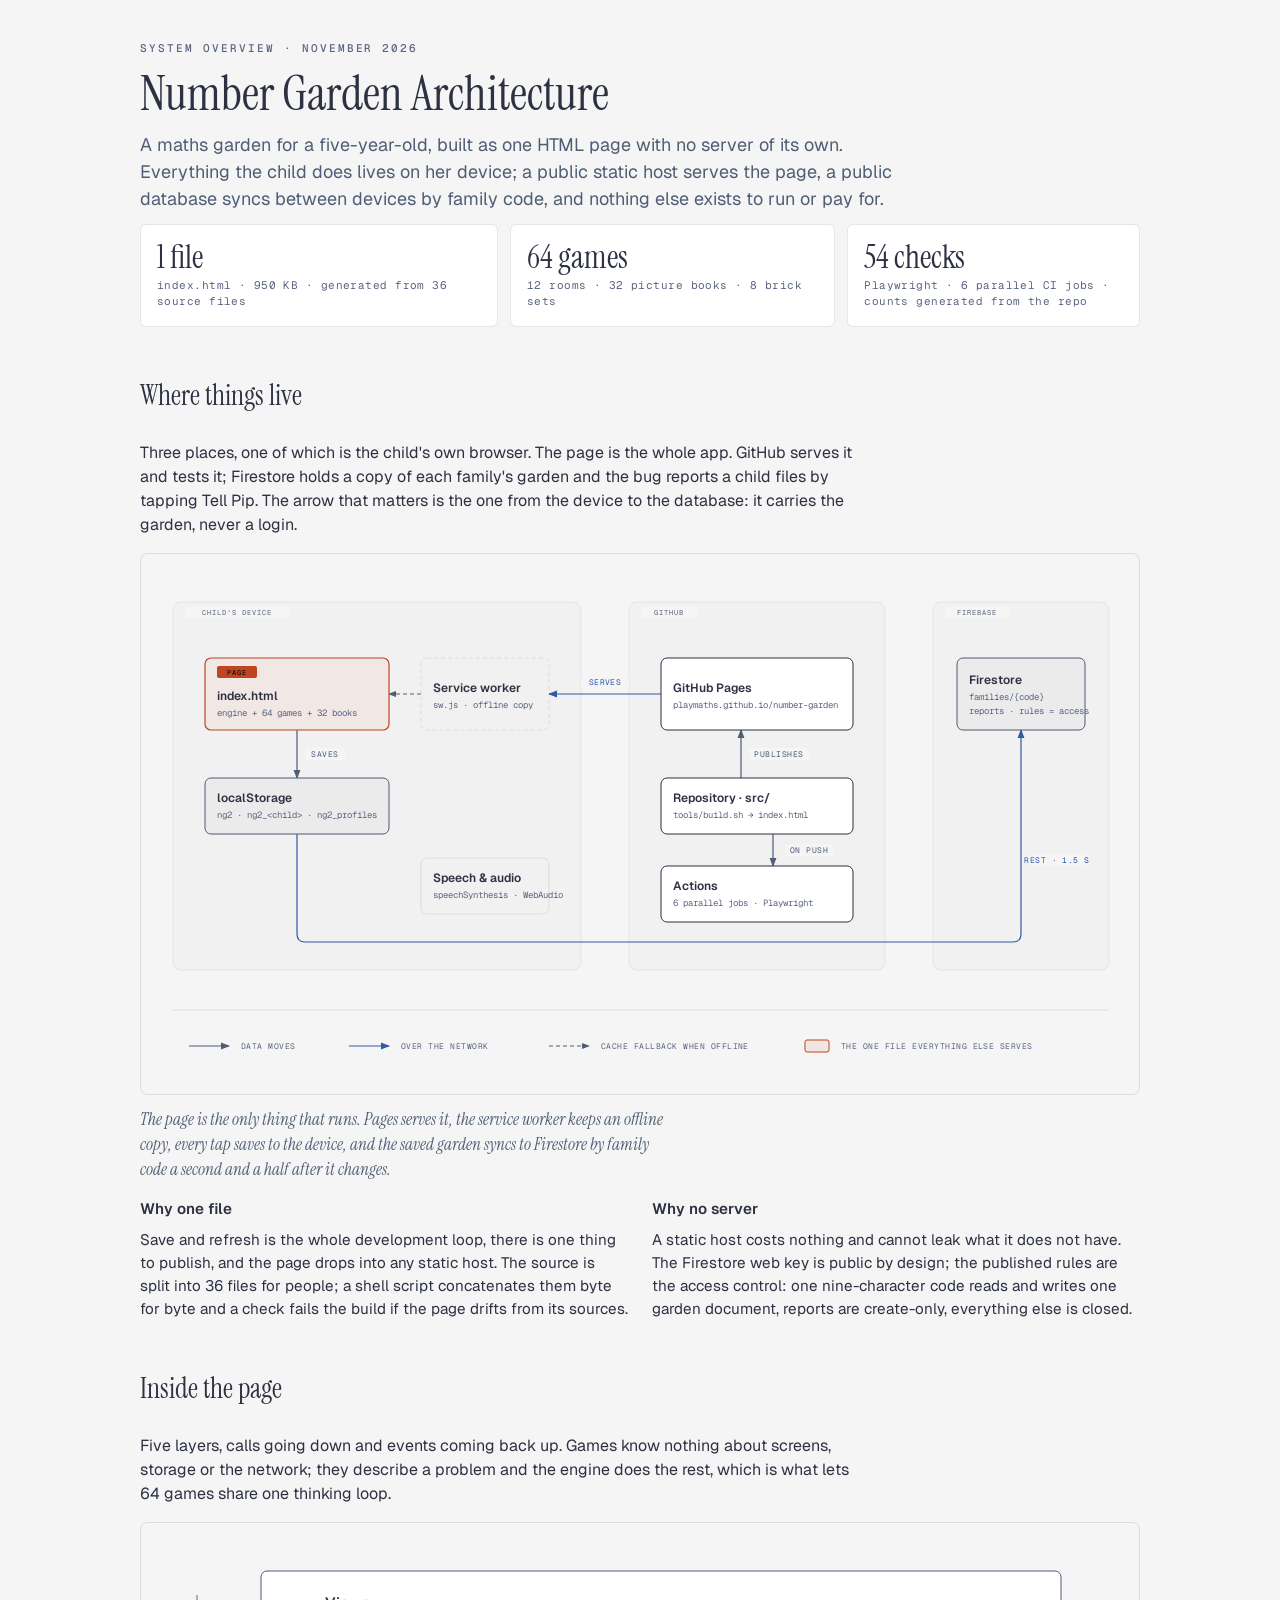
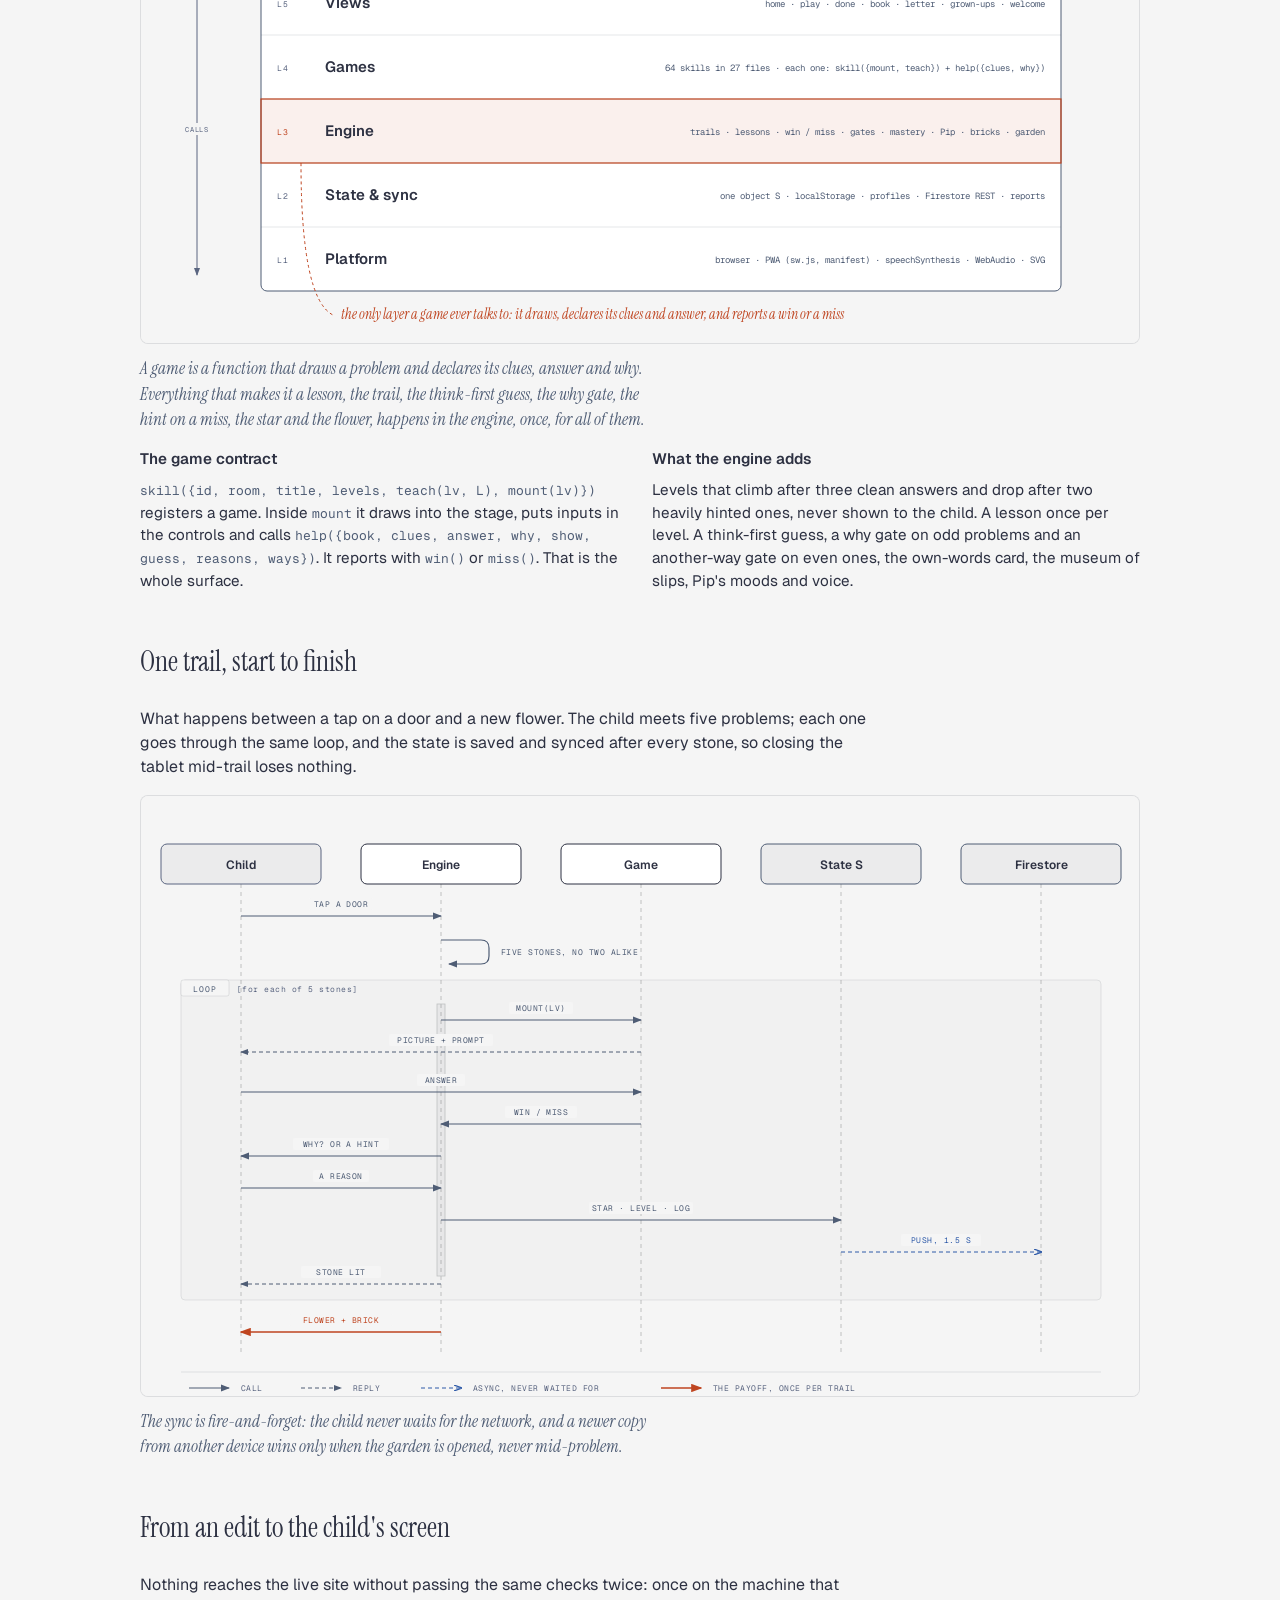
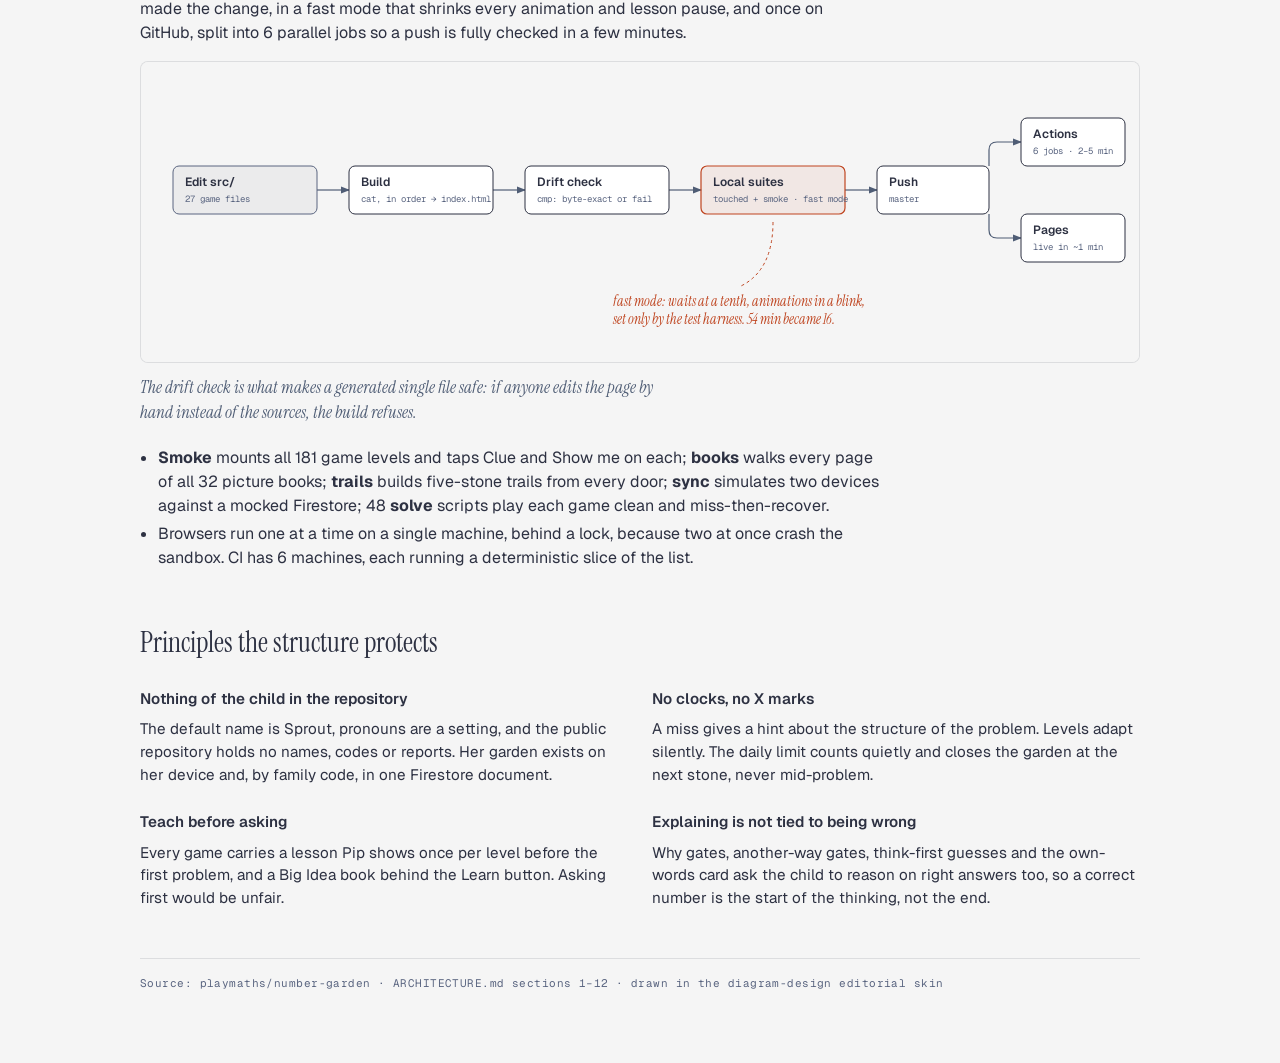
==== commit 58474a1f: "Three of a kind: figure classification in the Reasoning room Three figures share one rule (shape or " ====
--- a/docs/architecture.html
+++ b/docs/architecture.html
@@ -59,9 +59,9 @@
   <h1>Number Garden Architecture</h1>
   <p class="lede">A maths garden for a five-year-old, built as one HTML page with no server of its own. Everything the child does lives on her device; a public static host serves the page, a public database syncs between devices by family code, and nothing else exists to run or pay for.</p>
   <div class="cards">
-    <div class="card"><b>1 file</b><span>index.html · 950 KB · generated from <!--n:srcfiles-->35<!--/n--> source files</span></div>
-    <div class="card"><b><!--n:skills-->63<!--/n--> games</b><span><!--n:rooms-->12<!--/n--> rooms · <!--n:books-->32<!--/n--> picture books · <!--n:sets-->8<!--/n--> brick sets</span></div>
-    <div class="card"><b><!--n:checks-->53<!--/n--> checks</b><span>Playwright · <!--n:jobs-->6<!--/n--> parallel CI jobs · counts generated from the repo</span></div>
+    <div class="card"><b>1 file</b><span>index.html · 950 KB · generated from <!--n:srcfiles-->36<!--/n--> source files</span></div>
+    <div class="card"><b><!--n:skills-->64<!--/n--> games</b><span><!--n:rooms-->12<!--/n--> rooms · <!--n:books-->32<!--/n--> picture books · <!--n:sets-->8<!--/n--> brick sets</span></div>
+    <div class="card"><b><!--n:checks-->54<!--/n--> checks</b><span>Playwright · <!--n:jobs-->6<!--/n--> parallel CI jobs · counts generated from the repo</span></div>
   </div>
 </header>
 
@@ -109,7 +109,7 @@
       <rect x="64" y="104" width="184" height="72" rx="6" fill="var(--accent-tint)" stroke="var(--accent)" stroke-width="1.2"/>
       <rect x="76" y="112" width="40" height="12" rx="2" fill="var(--accent)"/><text x="96" y="121" fill="#111111" font-size="7" font-family="var(--mono)" text-anchor="middle" letter-spacing="0.14em" font-weight="500">PAGE</text>
       <text x="76" y="146" fill="var(--ink)" font-size="12" font-family="var(--sans)" font-weight="600">index.html</text>
-      <text x="76" y="162" fill="var(--soft)" font-size="9" font-family="var(--mono)">engine + <!--n:skills-->63<!--/n--> games + <!--n:books-->32<!--/n--> books</text>
+      <text x="76" y="162" fill="var(--soft)" font-size="9" font-family="var(--mono)">engine + <!--n:skills-->64<!--/n--> games + <!--n:books-->32<!--/n--> books</text>
       <rect x="280" y="104" width="128" height="72" rx="6" fill="var(--paper)"/>
       <rect x="280" y="104" width="128" height="72" rx="6" fill="var(--wash)" stroke="var(--edge)" stroke-width="1" stroke-dasharray="4,3"/>
       <text x="292" y="138" fill="var(--ink)" font-size="12" font-family="var(--sans)" font-weight="600">Service worker</text>
@@ -153,14 +153,14 @@
     <figcaption>The page is the only thing that runs. Pages serves it, the service worker keeps an offline copy, every tap saves to the device, and the saved garden syncs to Firestore by family code a second and a half after it changes.</figcaption>
   </figure>
   <div class="two">
-    <div><h3>Why one file</h3><p>Save and refresh is the whole development loop, there is one thing to publish, and the page drops into any static host. The source is split into <!--n:srcfiles-->35<!--/n--> files for people; a shell script concatenates them byte for byte and a check fails the build if the page drifts from its sources.</p></div>
+    <div><h3>Why one file</h3><p>Save and refresh is the whole development loop, there is one thing to publish, and the page drops into any static host. The source is split into <!--n:srcfiles-->36<!--/n--> files for people; a shell script concatenates them byte for byte and a check fails the build if the page drifts from its sources.</p></div>
     <div><h3>Why no server</h3><p>A static host costs nothing and cannot leak what it does not have. The Firestore web key is public by design; the published rules are the access control: one nine-character code reads and writes one garden document, reports are create-only, everything else is closed.</p></div>
   </div>
 </section>
 
 <section>
   <h2>Inside the page</h2>
-  <p>Five layers, calls going down and events coming back up. Games know nothing about screens, storage or the network; they describe a problem and the engine does the rest, which is what lets <!--n:skills-->63<!--/n--> games share one thinking loop.</p>
+  <p>Five layers, calls going down and events coming back up. Games know nothing about screens, storage or the network; they describe a problem and the engine does the rest, which is what lets <!--n:skills-->64<!--/n--> games share one thinking loop.</p>
   <figure>
     <div class="scroll">
     <svg viewBox="0 0 1000 420" style="min-width:1000px" role="img" aria-labelledby="lay-t lay-d">
@@ -185,7 +185,7 @@
       <text x="904" y="84" fill="var(--muted)" font-size="9" font-family="var(--mono)" text-anchor="end">home · play · done · book · letter · grown-ups · welcome</text>
       <text x="136" y="148" fill="var(--soft)" font-size="8" font-family="var(--mono)" letter-spacing="0.18em">L4</text>
       <text x="184" y="149" fill="var(--ink)" font-size="15" font-family="var(--sans)" font-weight="600">Games</text>
-      <text x="904" y="148" fill="var(--muted)" font-size="9" font-family="var(--mono)" text-anchor="end"><!--n:skills-->63<!--/n--> skills in <!--n:gamefiles-->26<!--/n--> files · each one: skill({mount, teach}) + help({clues, why})</text>
+      <text x="904" y="148" fill="var(--muted)" font-size="9" font-family="var(--mono)" text-anchor="end"><!--n:skills-->64<!--/n--> skills in <!--n:gamefiles-->27<!--/n--> files · each one: skill({mount, teach}) + help({clues, why})</text>
       <text x="136" y="212" fill="var(--accent)" font-size="8" font-family="var(--mono)" letter-spacing="0.18em">L3</text>
       <text x="184" y="213" fill="var(--ink)" font-size="15" font-family="var(--sans)" font-weight="600">Engine</text>
       <text x="904" y="212" fill="var(--muted)" font-size="9" font-family="var(--mono)" text-anchor="end">trails · lessons · win / miss · gates · mastery · Pip · bricks · garden</text>
@@ -302,7 +302,7 @@
       <!-- nodes -->
       <rect x="32" y="104" width="144" height="48" rx="6" fill="var(--wash-2)" stroke="var(--soft)" stroke-width="1"/>
       <text x="44" y="124" fill="var(--ink)" font-size="12" font-family="var(--sans)" font-weight="600">Edit src/</text>
-      <text x="44" y="140" fill="var(--soft)" font-size="9" font-family="var(--mono)"><!--n:gamefiles-->26<!--/n--> game files</text>
+      <text x="44" y="140" fill="var(--soft)" font-size="9" font-family="var(--mono)"><!--n:gamefiles-->27<!--/n--> game files</text>
       <rect x="208" y="104" width="144" height="48" rx="6" fill="var(--white)" stroke="var(--ink)" stroke-width="1"/>
       <text x="220" y="124" fill="var(--ink)" font-size="12" font-family="var(--sans)" font-weight="600">Build</text>
       <text x="220" y="140" fill="var(--soft)" font-size="9" font-family="var(--mono)">cat, in order → index.html</text>
@@ -330,7 +330,7 @@
     <figcaption>The drift check is what makes a generated single file safe: if anyone edits the page by hand instead of the sources, the build refuses.</figcaption>
   </figure>
   <ul>
-    <li><strong>Smoke</strong> mounts all <!--n:levels-->178<!--/n--> game levels and taps Clue and Show me on each; <strong>books</strong> walks every page of all <!--n:books-->32<!--/n--> picture books; <strong>trails</strong> builds five-stone trails from every door; <strong>sync</strong> simulates two devices against a mocked Firestore; <!--n:solves-->47<!--/n--> <strong>solve</strong> scripts play each game clean and miss-then-recover.</li>
+    <li><strong>Smoke</strong> mounts all <!--n:levels-->181<!--/n--> game levels and taps Clue and Show me on each; <strong>books</strong> walks every page of all <!--n:books-->32<!--/n--> picture books; <strong>trails</strong> builds five-stone trails from every door; <strong>sync</strong> simulates two devices against a mocked Firestore; <!--n:solves-->48<!--/n--> <strong>solve</strong> scripts play each game clean and miss-then-recover.</li>
     <li>Browsers run one at a time on a single machine, behind a lock, because two at once crash the sandbox. CI has <!--n:jobs-->6<!--/n--> machines, each running a deterministic slice of the list.</li>
   </ul>
 </section>
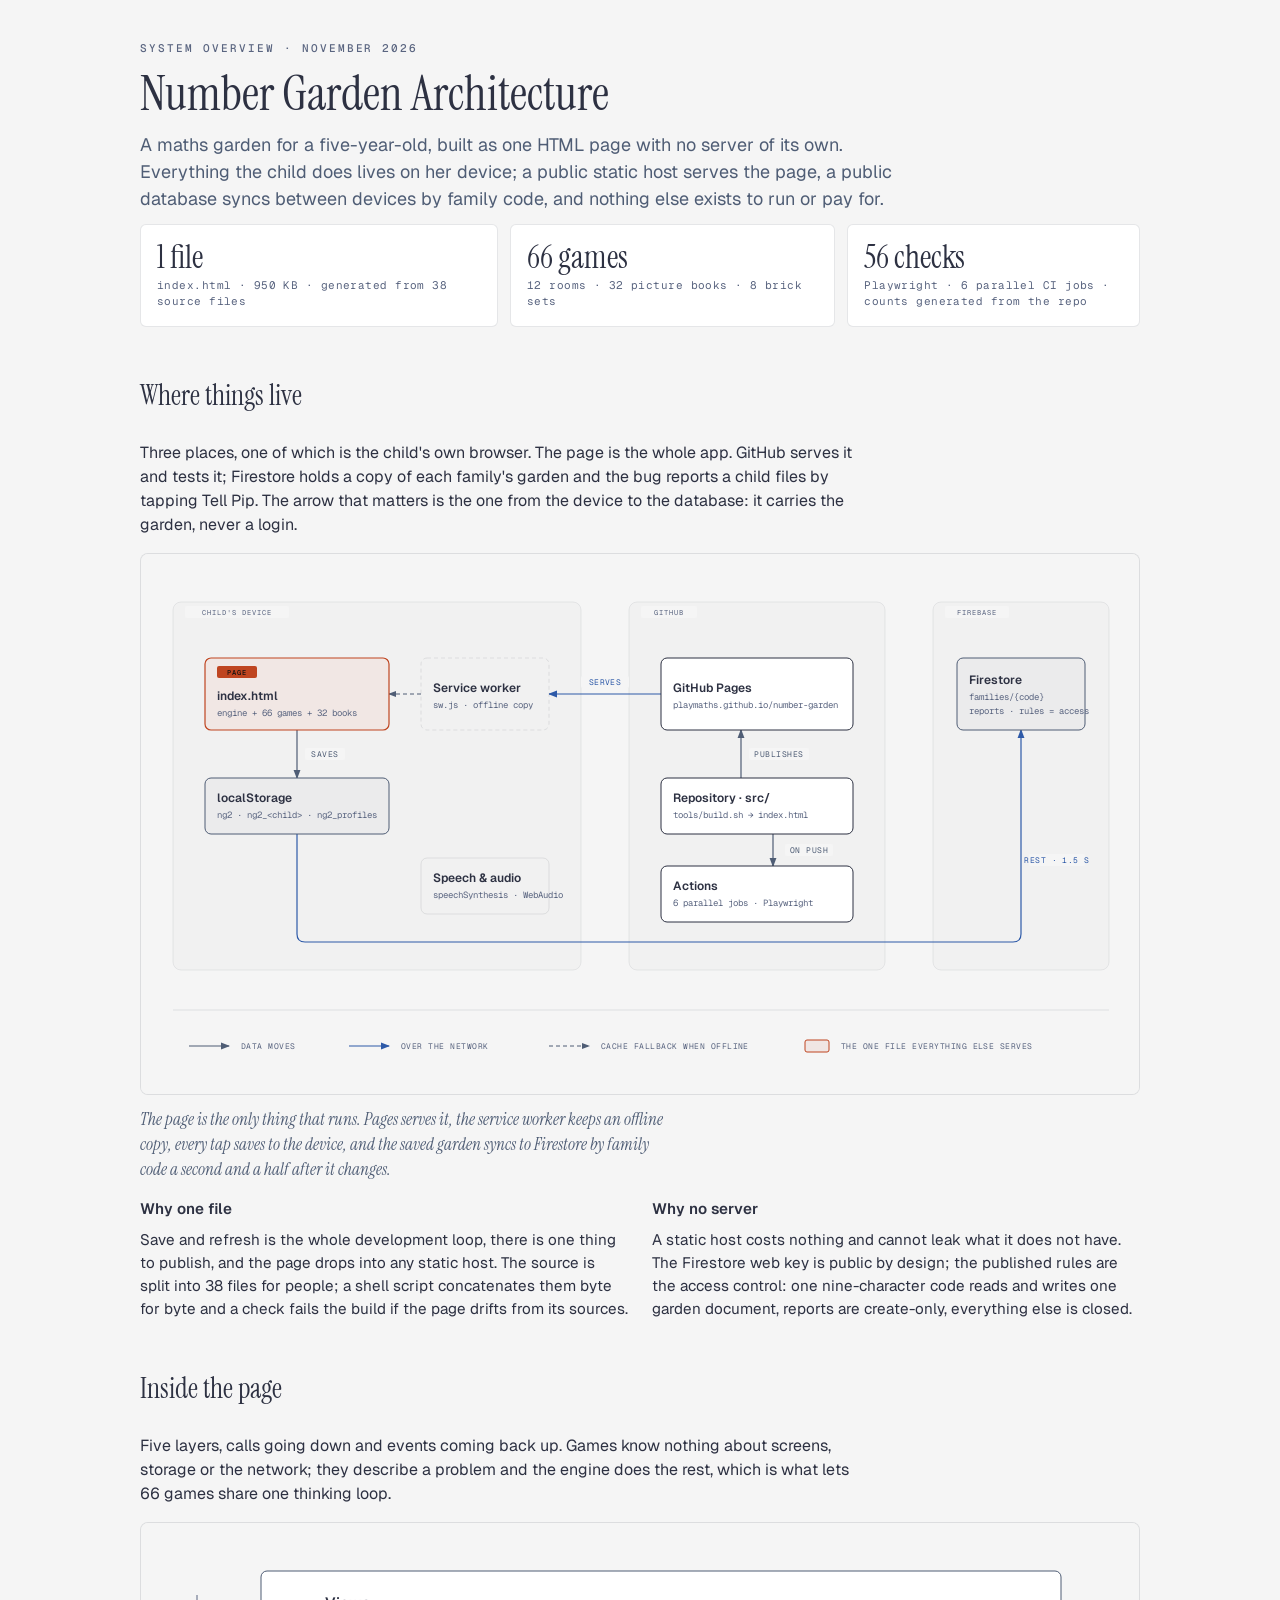
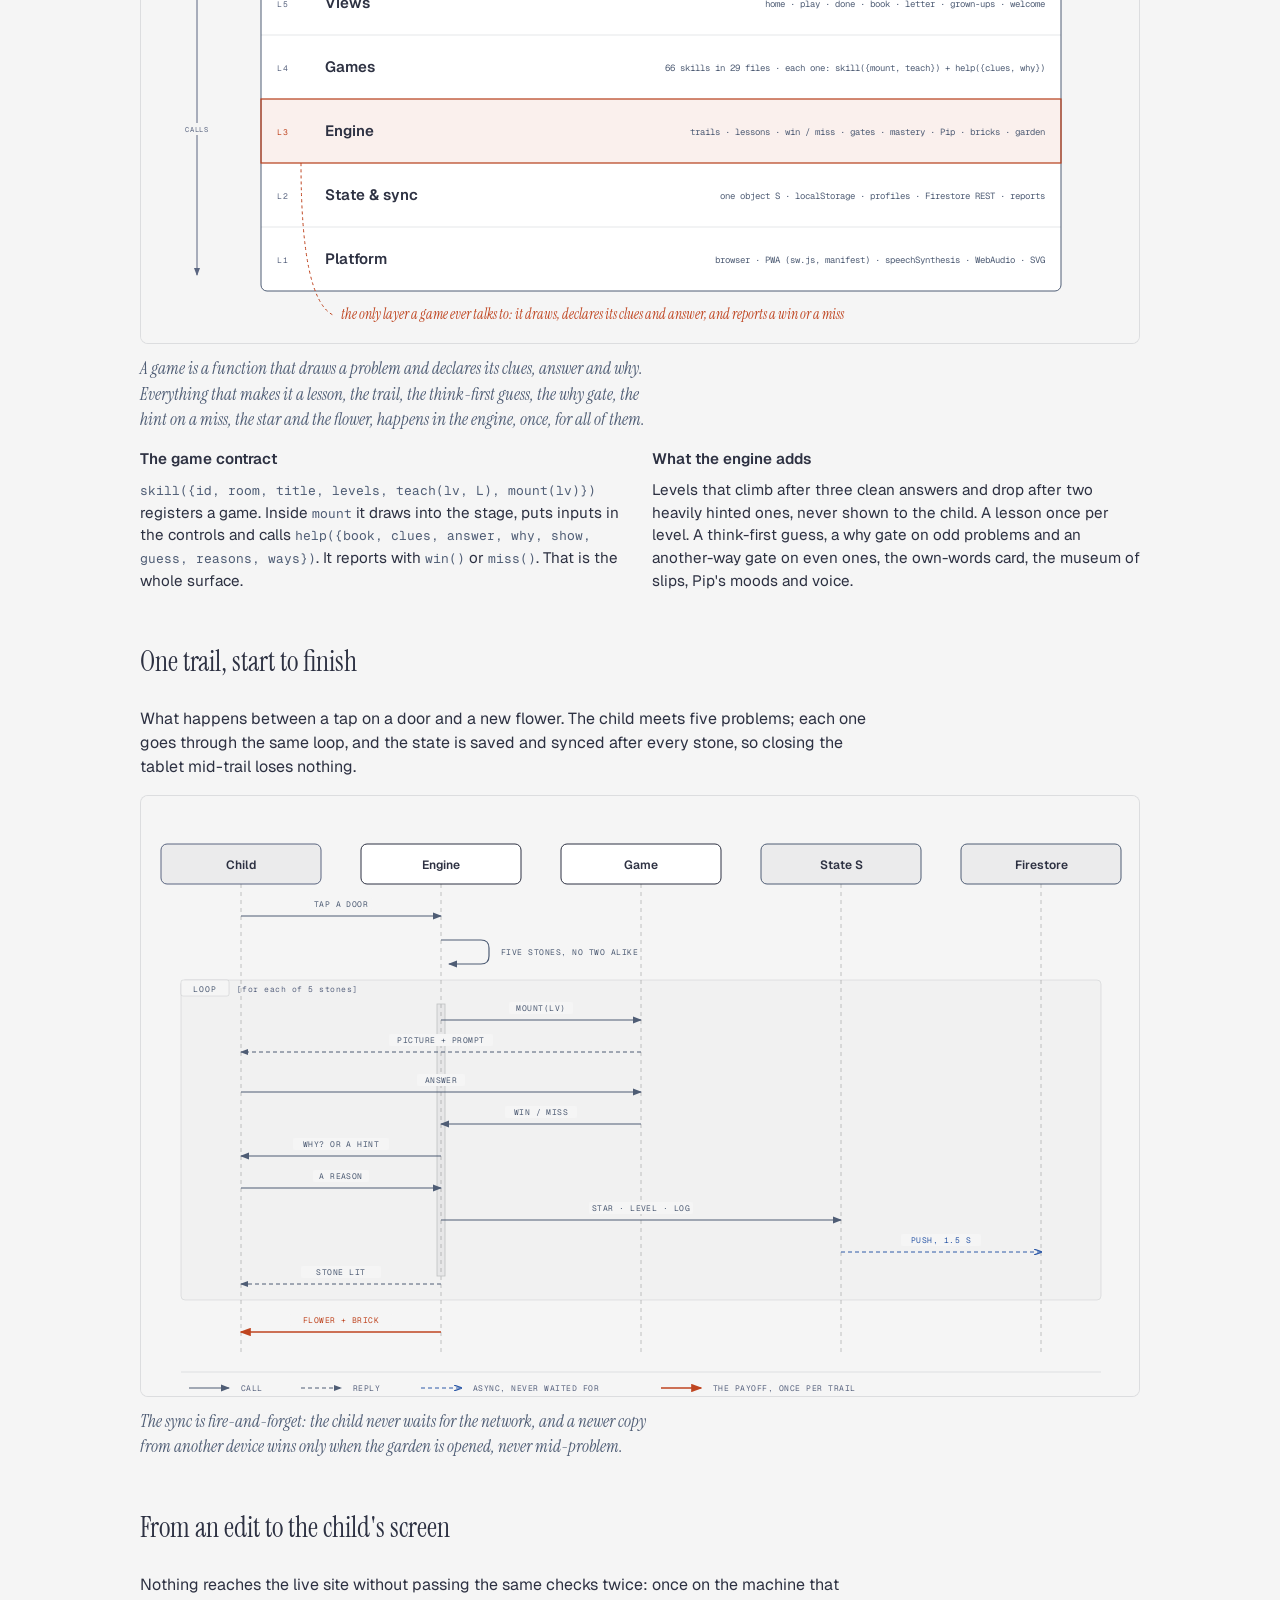
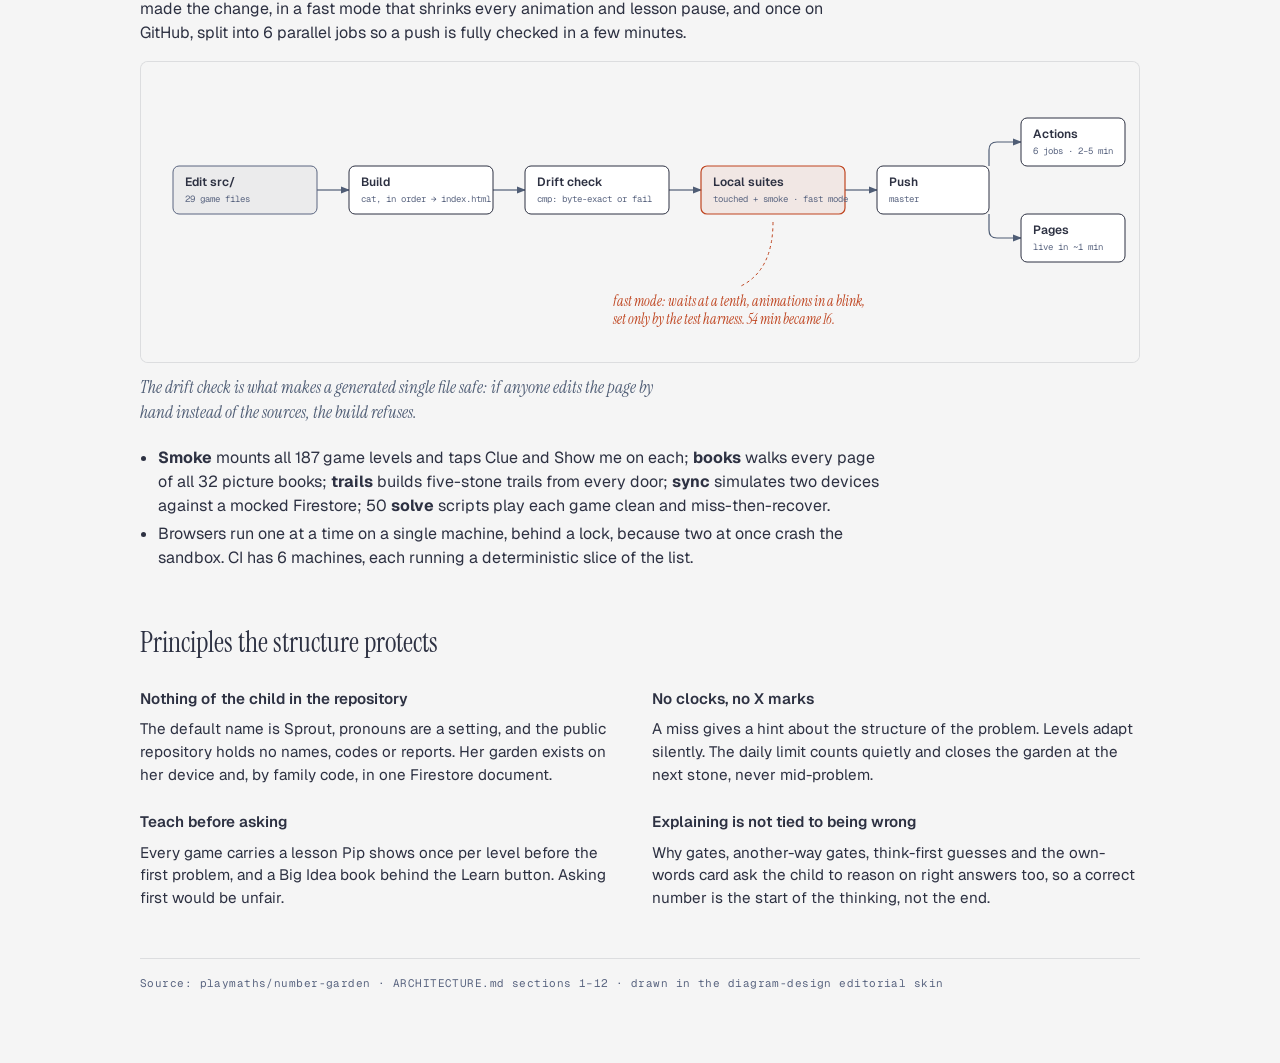
==== commit 50fb0158: "Combine the three reasoning gap games: wallpaper, three of a kind, Pip says Co-Authored-By: Claude F" ====
--- a/docs/architecture.html
+++ b/docs/architecture.html
@@ -59,9 +59,9 @@
   <h1>Number Garden Architecture</h1>
   <p class="lede">A maths garden for a five-year-old, built as one HTML page with no server of its own. Everything the child does lives on her device; a public static host serves the page, a public database syncs between devices by family code, and nothing else exists to run or pay for.</p>
   <div class="cards">
-    <div class="card"><b>1 file</b><span>index.html · 950 KB · generated from <!--n:srcfiles-->36<!--/n--> source files</span></div>
-    <div class="card"><b><!--n:skills-->64<!--/n--> games</b><span><!--n:rooms-->12<!--/n--> rooms · <!--n:books-->32<!--/n--> picture books · <!--n:sets-->8<!--/n--> brick sets</span></div>
-    <div class="card"><b><!--n:checks-->54<!--/n--> checks</b><span>Playwright · <!--n:jobs-->6<!--/n--> parallel CI jobs · counts generated from the repo</span></div>
+    <div class="card"><b>1 file</b><span>index.html · 950 KB · generated from <!--n:srcfiles-->38<!--/n--> source files</span></div>
+    <div class="card"><b><!--n:skills-->66<!--/n--> games</b><span><!--n:rooms-->12<!--/n--> rooms · <!--n:books-->32<!--/n--> picture books · <!--n:sets-->8<!--/n--> brick sets</span></div>
+    <div class="card"><b><!--n:checks-->56<!--/n--> checks</b><span>Playwright · <!--n:jobs-->6<!--/n--> parallel CI jobs · counts generated from the repo</span></div>
   </div>
 </header>
 
@@ -109,7 +109,7 @@
       <rect x="64" y="104" width="184" height="72" rx="6" fill="var(--accent-tint)" stroke="var(--accent)" stroke-width="1.2"/>
       <rect x="76" y="112" width="40" height="12" rx="2" fill="var(--accent)"/><text x="96" y="121" fill="#111111" font-size="7" font-family="var(--mono)" text-anchor="middle" letter-spacing="0.14em" font-weight="500">PAGE</text>
       <text x="76" y="146" fill="var(--ink)" font-size="12" font-family="var(--sans)" font-weight="600">index.html</text>
-      <text x="76" y="162" fill="var(--soft)" font-size="9" font-family="var(--mono)">engine + <!--n:skills-->64<!--/n--> games + <!--n:books-->32<!--/n--> books</text>
+      <text x="76" y="162" fill="var(--soft)" font-size="9" font-family="var(--mono)">engine + <!--n:skills-->66<!--/n--> games + <!--n:books-->32<!--/n--> books</text>
       <rect x="280" y="104" width="128" height="72" rx="6" fill="var(--paper)"/>
       <rect x="280" y="104" width="128" height="72" rx="6" fill="var(--wash)" stroke="var(--edge)" stroke-width="1" stroke-dasharray="4,3"/>
       <text x="292" y="138" fill="var(--ink)" font-size="12" font-family="var(--sans)" font-weight="600">Service worker</text>
@@ -153,14 +153,14 @@
     <figcaption>The page is the only thing that runs. Pages serves it, the service worker keeps an offline copy, every tap saves to the device, and the saved garden syncs to Firestore by family code a second and a half after it changes.</figcaption>
   </figure>
   <div class="two">
-    <div><h3>Why one file</h3><p>Save and refresh is the whole development loop, there is one thing to publish, and the page drops into any static host. The source is split into <!--n:srcfiles-->36<!--/n--> files for people; a shell script concatenates them byte for byte and a check fails the build if the page drifts from its sources.</p></div>
+    <div><h3>Why one file</h3><p>Save and refresh is the whole development loop, there is one thing to publish, and the page drops into any static host. The source is split into <!--n:srcfiles-->38<!--/n--> files for people; a shell script concatenates them byte for byte and a check fails the build if the page drifts from its sources.</p></div>
     <div><h3>Why no server</h3><p>A static host costs nothing and cannot leak what it does not have. The Firestore web key is public by design; the published rules are the access control: one nine-character code reads and writes one garden document, reports are create-only, everything else is closed.</p></div>
   </div>
 </section>
 
 <section>
   <h2>Inside the page</h2>
-  <p>Five layers, calls going down and events coming back up. Games know nothing about screens, storage or the network; they describe a problem and the engine does the rest, which is what lets <!--n:skills-->64<!--/n--> games share one thinking loop.</p>
+  <p>Five layers, calls going down and events coming back up. Games know nothing about screens, storage or the network; they describe a problem and the engine does the rest, which is what lets <!--n:skills-->66<!--/n--> games share one thinking loop.</p>
   <figure>
     <div class="scroll">
     <svg viewBox="0 0 1000 420" style="min-width:1000px" role="img" aria-labelledby="lay-t lay-d">
@@ -185,7 +185,7 @@
       <text x="904" y="84" fill="var(--muted)" font-size="9" font-family="var(--mono)" text-anchor="end">home · play · done · book · letter · grown-ups · welcome</text>
       <text x="136" y="148" fill="var(--soft)" font-size="8" font-family="var(--mono)" letter-spacing="0.18em">L4</text>
       <text x="184" y="149" fill="var(--ink)" font-size="15" font-family="var(--sans)" font-weight="600">Games</text>
-      <text x="904" y="148" fill="var(--muted)" font-size="9" font-family="var(--mono)" text-anchor="end"><!--n:skills-->64<!--/n--> skills in <!--n:gamefiles-->27<!--/n--> files · each one: skill({mount, teach}) + help({clues, why})</text>
+      <text x="904" y="148" fill="var(--muted)" font-size="9" font-family="var(--mono)" text-anchor="end"><!--n:skills-->66<!--/n--> skills in <!--n:gamefiles-->29<!--/n--> files · each one: skill({mount, teach}) + help({clues, why})</text>
       <text x="136" y="212" fill="var(--accent)" font-size="8" font-family="var(--mono)" letter-spacing="0.18em">L3</text>
       <text x="184" y="213" fill="var(--ink)" font-size="15" font-family="var(--sans)" font-weight="600">Engine</text>
       <text x="904" y="212" fill="var(--muted)" font-size="9" font-family="var(--mono)" text-anchor="end">trails · lessons · win / miss · gates · mastery · Pip · bricks · garden</text>
@@ -302,7 +302,7 @@
       <!-- nodes -->
       <rect x="32" y="104" width="144" height="48" rx="6" fill="var(--wash-2)" stroke="var(--soft)" stroke-width="1"/>
       <text x="44" y="124" fill="var(--ink)" font-size="12" font-family="var(--sans)" font-weight="600">Edit src/</text>
-      <text x="44" y="140" fill="var(--soft)" font-size="9" font-family="var(--mono)"><!--n:gamefiles-->27<!--/n--> game files</text>
+      <text x="44" y="140" fill="var(--soft)" font-size="9" font-family="var(--mono)"><!--n:gamefiles-->29<!--/n--> game files</text>
       <rect x="208" y="104" width="144" height="48" rx="6" fill="var(--white)" stroke="var(--ink)" stroke-width="1"/>
       <text x="220" y="124" fill="var(--ink)" font-size="12" font-family="var(--sans)" font-weight="600">Build</text>
       <text x="220" y="140" fill="var(--soft)" font-size="9" font-family="var(--mono)">cat, in order → index.html</text>
@@ -330,7 +330,7 @@
     <figcaption>The drift check is what makes a generated single file safe: if anyone edits the page by hand instead of the sources, the build refuses.</figcaption>
   </figure>
   <ul>
-    <li><strong>Smoke</strong> mounts all <!--n:levels-->181<!--/n--> game levels and taps Clue and Show me on each; <strong>books</strong> walks every page of all <!--n:books-->32<!--/n--> picture books; <strong>trails</strong> builds five-stone trails from every door; <strong>sync</strong> simulates two devices against a mocked Firestore; <!--n:solves-->48<!--/n--> <strong>solve</strong> scripts play each game clean and miss-then-recover.</li>
+    <li><strong>Smoke</strong> mounts all <!--n:levels-->187<!--/n--> game levels and taps Clue and Show me on each; <strong>books</strong> walks every page of all <!--n:books-->32<!--/n--> picture books; <strong>trails</strong> builds five-stone trails from every door; <strong>sync</strong> simulates two devices against a mocked Firestore; <!--n:solves-->50<!--/n--> <strong>solve</strong> scripts play each game clean and miss-then-recover.</li>
     <li>Browsers run one at a time on a single machine, behind a lock, because two at once crash the sandbox. CI has <!--n:jobs-->6<!--/n--> machines, each running a deterministic slice of the list.</li>
   </ul>
 </section>
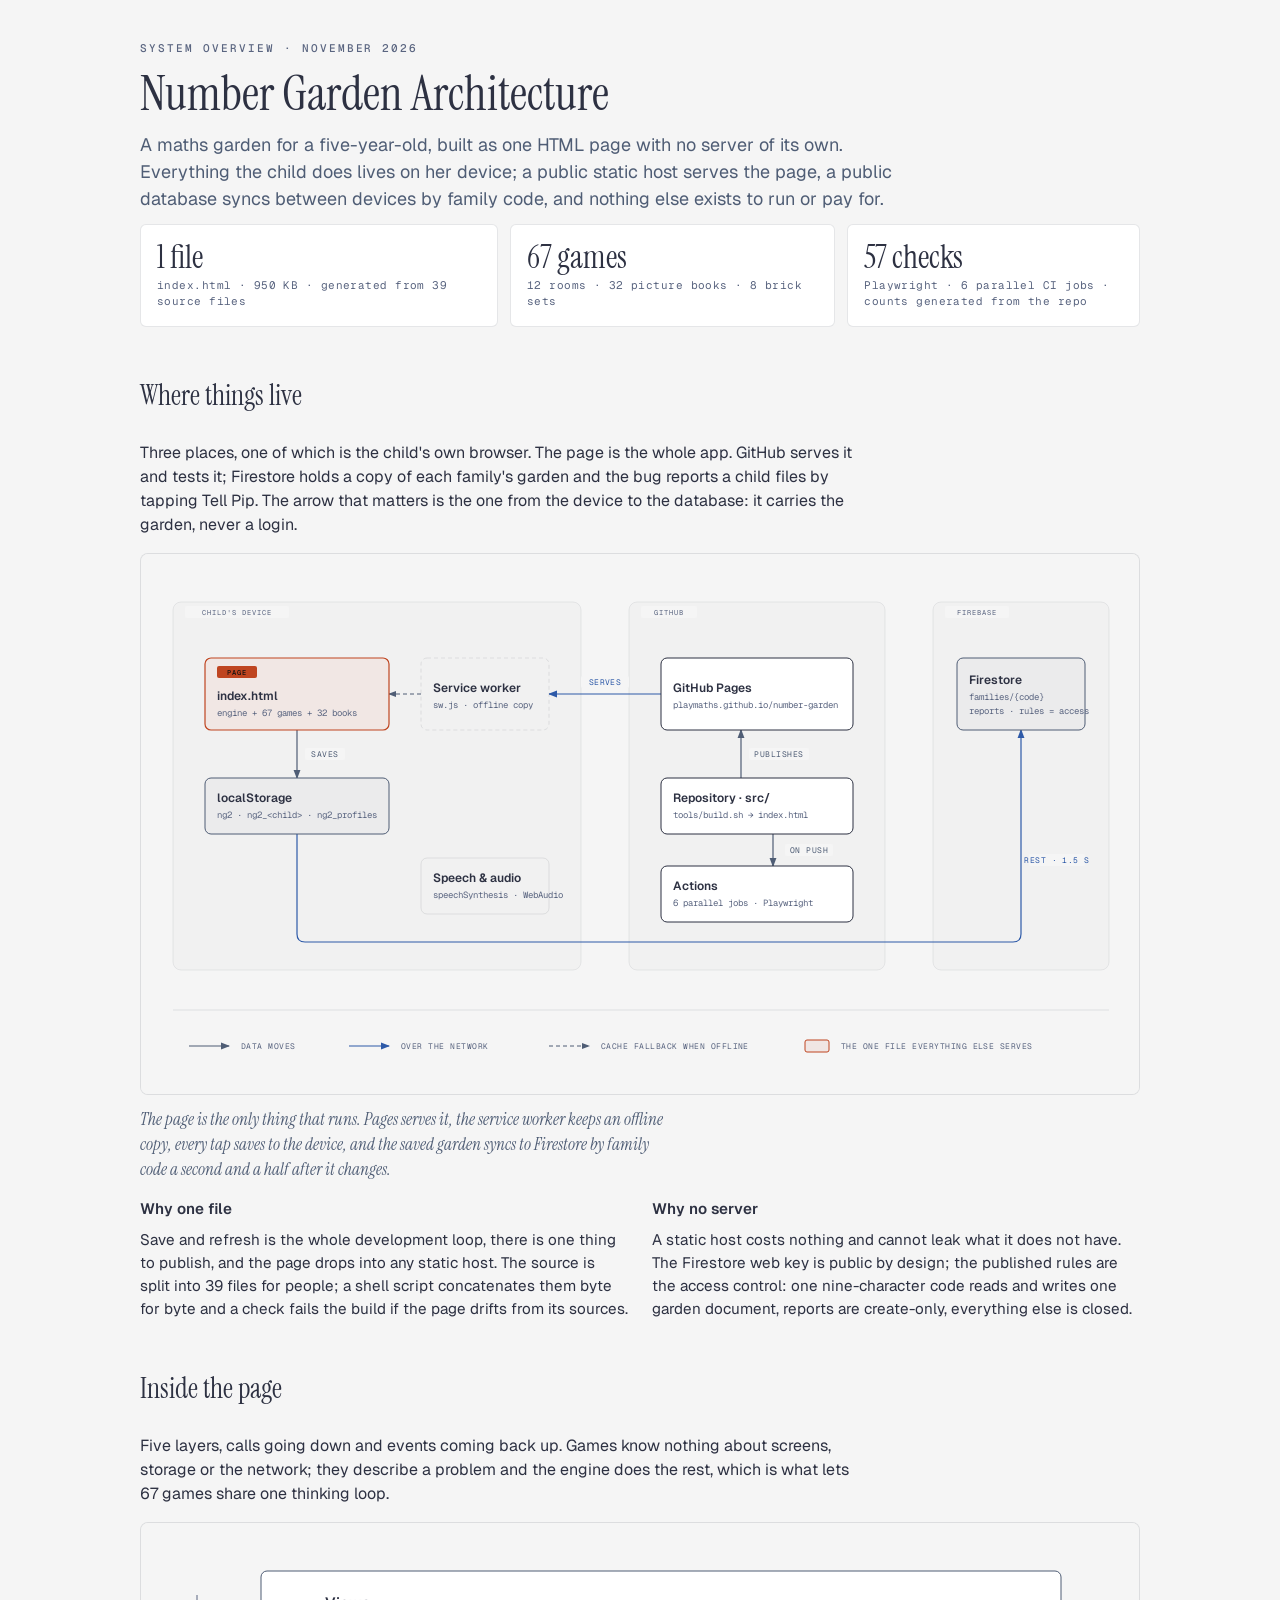
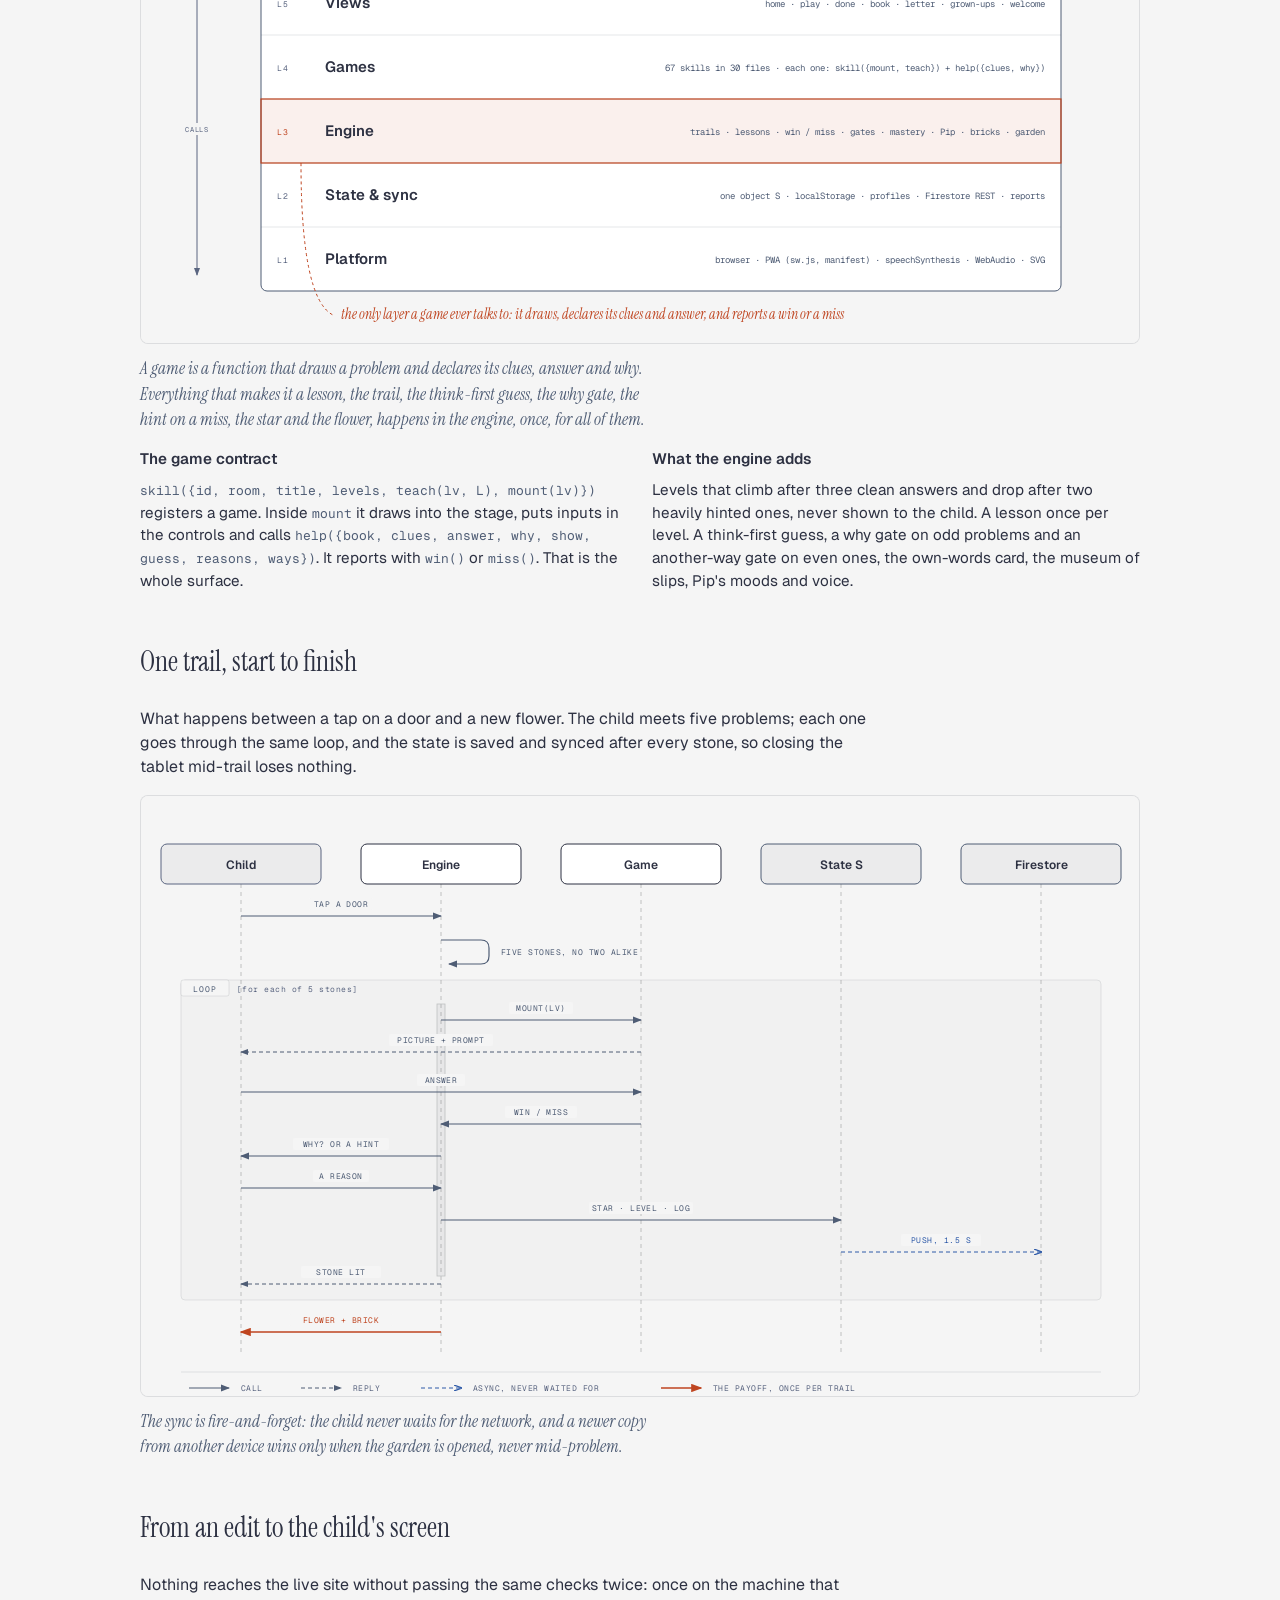
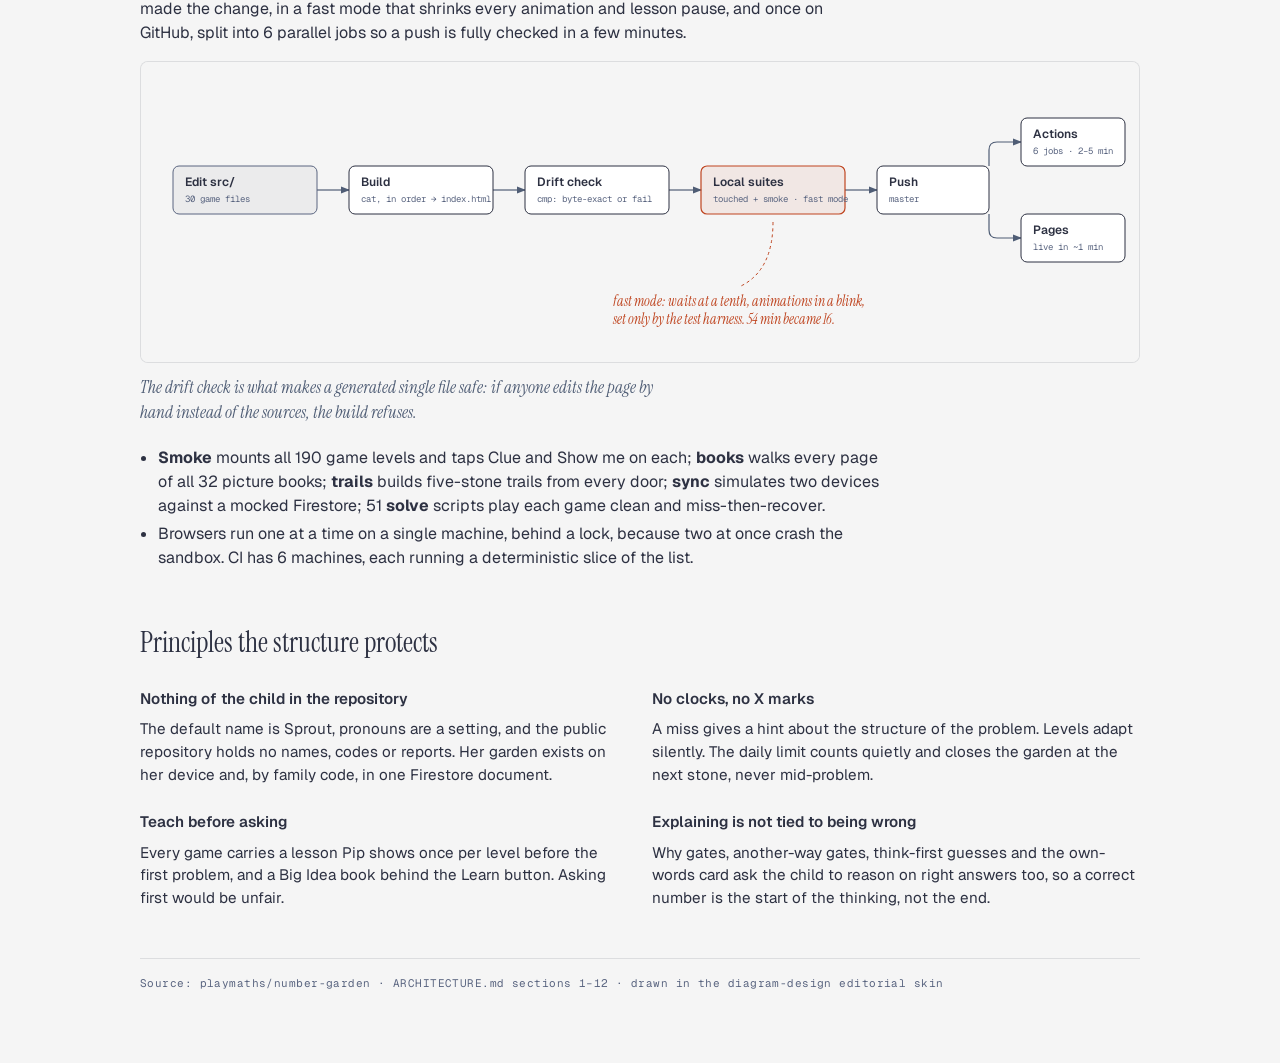
==== commit 71167aff: "Listen and solve: a maths story by ear, with a build, a held story and a trap number A new Stories g" ====
--- a/docs/architecture.html
+++ b/docs/architecture.html
@@ -59,9 +59,9 @@
   <h1>Number Garden Architecture</h1>
   <p class="lede">A maths garden for a five-year-old, built as one HTML page with no server of its own. Everything the child does lives on her device; a public static host serves the page, a public database syncs between devices by family code, and nothing else exists to run or pay for.</p>
   <div class="cards">
-    <div class="card"><b>1 file</b><span>index.html · 950 KB · generated from <!--n:srcfiles-->38<!--/n--> source files</span></div>
-    <div class="card"><b><!--n:skills-->66<!--/n--> games</b><span><!--n:rooms-->12<!--/n--> rooms · <!--n:books-->32<!--/n--> picture books · <!--n:sets-->8<!--/n--> brick sets</span></div>
-    <div class="card"><b><!--n:checks-->56<!--/n--> checks</b><span>Playwright · <!--n:jobs-->6<!--/n--> parallel CI jobs · counts generated from the repo</span></div>
+    <div class="card"><b>1 file</b><span>index.html · 950 KB · generated from <!--n:srcfiles-->39<!--/n--> source files</span></div>
+    <div class="card"><b><!--n:skills-->67<!--/n--> games</b><span><!--n:rooms-->12<!--/n--> rooms · <!--n:books-->32<!--/n--> picture books · <!--n:sets-->8<!--/n--> brick sets</span></div>
+    <div class="card"><b><!--n:checks-->57<!--/n--> checks</b><span>Playwright · <!--n:jobs-->6<!--/n--> parallel CI jobs · counts generated from the repo</span></div>
   </div>
 </header>
 
@@ -109,7 +109,7 @@
       <rect x="64" y="104" width="184" height="72" rx="6" fill="var(--accent-tint)" stroke="var(--accent)" stroke-width="1.2"/>
       <rect x="76" y="112" width="40" height="12" rx="2" fill="var(--accent)"/><text x="96" y="121" fill="#111111" font-size="7" font-family="var(--mono)" text-anchor="middle" letter-spacing="0.14em" font-weight="500">PAGE</text>
       <text x="76" y="146" fill="var(--ink)" font-size="12" font-family="var(--sans)" font-weight="600">index.html</text>
-      <text x="76" y="162" fill="var(--soft)" font-size="9" font-family="var(--mono)">engine + <!--n:skills-->66<!--/n--> games + <!--n:books-->32<!--/n--> books</text>
+      <text x="76" y="162" fill="var(--soft)" font-size="9" font-family="var(--mono)">engine + <!--n:skills-->67<!--/n--> games + <!--n:books-->32<!--/n--> books</text>
       <rect x="280" y="104" width="128" height="72" rx="6" fill="var(--paper)"/>
       <rect x="280" y="104" width="128" height="72" rx="6" fill="var(--wash)" stroke="var(--edge)" stroke-width="1" stroke-dasharray="4,3"/>
       <text x="292" y="138" fill="var(--ink)" font-size="12" font-family="var(--sans)" font-weight="600">Service worker</text>
@@ -153,14 +153,14 @@
     <figcaption>The page is the only thing that runs. Pages serves it, the service worker keeps an offline copy, every tap saves to the device, and the saved garden syncs to Firestore by family code a second and a half after it changes.</figcaption>
   </figure>
   <div class="two">
-    <div><h3>Why one file</h3><p>Save and refresh is the whole development loop, there is one thing to publish, and the page drops into any static host. The source is split into <!--n:srcfiles-->38<!--/n--> files for people; a shell script concatenates them byte for byte and a check fails the build if the page drifts from its sources.</p></div>
+    <div><h3>Why one file</h3><p>Save and refresh is the whole development loop, there is one thing to publish, and the page drops into any static host. The source is split into <!--n:srcfiles-->39<!--/n--> files for people; a shell script concatenates them byte for byte and a check fails the build if the page drifts from its sources.</p></div>
     <div><h3>Why no server</h3><p>A static host costs nothing and cannot leak what it does not have. The Firestore web key is public by design; the published rules are the access control: one nine-character code reads and writes one garden document, reports are create-only, everything else is closed.</p></div>
   </div>
 </section>
 
 <section>
   <h2>Inside the page</h2>
-  <p>Five layers, calls going down and events coming back up. Games know nothing about screens, storage or the network; they describe a problem and the engine does the rest, which is what lets <!--n:skills-->66<!--/n--> games share one thinking loop.</p>
+  <p>Five layers, calls going down and events coming back up. Games know nothing about screens, storage or the network; they describe a problem and the engine does the rest, which is what lets <!--n:skills-->67<!--/n--> games share one thinking loop.</p>
   <figure>
     <div class="scroll">
     <svg viewBox="0 0 1000 420" style="min-width:1000px" role="img" aria-labelledby="lay-t lay-d">
@@ -185,7 +185,7 @@
       <text x="904" y="84" fill="var(--muted)" font-size="9" font-family="var(--mono)" text-anchor="end">home · play · done · book · letter · grown-ups · welcome</text>
       <text x="136" y="148" fill="var(--soft)" font-size="8" font-family="var(--mono)" letter-spacing="0.18em">L4</text>
       <text x="184" y="149" fill="var(--ink)" font-size="15" font-family="var(--sans)" font-weight="600">Games</text>
-      <text x="904" y="148" fill="var(--muted)" font-size="9" font-family="var(--mono)" text-anchor="end"><!--n:skills-->66<!--/n--> skills in <!--n:gamefiles-->29<!--/n--> files · each one: skill({mount, teach}) + help({clues, why})</text>
+      <text x="904" y="148" fill="var(--muted)" font-size="9" font-family="var(--mono)" text-anchor="end"><!--n:skills-->67<!--/n--> skills in <!--n:gamefiles-->30<!--/n--> files · each one: skill({mount, teach}) + help({clues, why})</text>
       <text x="136" y="212" fill="var(--accent)" font-size="8" font-family="var(--mono)" letter-spacing="0.18em">L3</text>
       <text x="184" y="213" fill="var(--ink)" font-size="15" font-family="var(--sans)" font-weight="600">Engine</text>
       <text x="904" y="212" fill="var(--muted)" font-size="9" font-family="var(--mono)" text-anchor="end">trails · lessons · win / miss · gates · mastery · Pip · bricks · garden</text>
@@ -302,7 +302,7 @@
       <!-- nodes -->
       <rect x="32" y="104" width="144" height="48" rx="6" fill="var(--wash-2)" stroke="var(--soft)" stroke-width="1"/>
       <text x="44" y="124" fill="var(--ink)" font-size="12" font-family="var(--sans)" font-weight="600">Edit src/</text>
-      <text x="44" y="140" fill="var(--soft)" font-size="9" font-family="var(--mono)"><!--n:gamefiles-->29<!--/n--> game files</text>
+      <text x="44" y="140" fill="var(--soft)" font-size="9" font-family="var(--mono)"><!--n:gamefiles-->30<!--/n--> game files</text>
       <rect x="208" y="104" width="144" height="48" rx="6" fill="var(--white)" stroke="var(--ink)" stroke-width="1"/>
       <text x="220" y="124" fill="var(--ink)" font-size="12" font-family="var(--sans)" font-weight="600">Build</text>
       <text x="220" y="140" fill="var(--soft)" font-size="9" font-family="var(--mono)">cat, in order → index.html</text>
@@ -330,7 +330,7 @@
     <figcaption>The drift check is what makes a generated single file safe: if anyone edits the page by hand instead of the sources, the build refuses.</figcaption>
   </figure>
   <ul>
-    <li><strong>Smoke</strong> mounts all <!--n:levels-->187<!--/n--> game levels and taps Clue and Show me on each; <strong>books</strong> walks every page of all <!--n:books-->32<!--/n--> picture books; <strong>trails</strong> builds five-stone trails from every door; <strong>sync</strong> simulates two devices against a mocked Firestore; <!--n:solves-->50<!--/n--> <strong>solve</strong> scripts play each game clean and miss-then-recover.</li>
+    <li><strong>Smoke</strong> mounts all <!--n:levels-->190<!--/n--> game levels and taps Clue and Show me on each; <strong>books</strong> walks every page of all <!--n:books-->32<!--/n--> picture books; <strong>trails</strong> builds five-stone trails from every door; <strong>sync</strong> simulates two devices against a mocked Firestore; <!--n:solves-->51<!--/n--> <strong>solve</strong> scripts play each game clean and miss-then-recover.</li>
     <li>Browsers run one at a time on a single machine, behind a lock, because two at once crash the sandbox. CI has <!--n:jobs-->6<!--/n--> machines, each running a deterministic slice of the list.</li>
   </ul>
 </section>
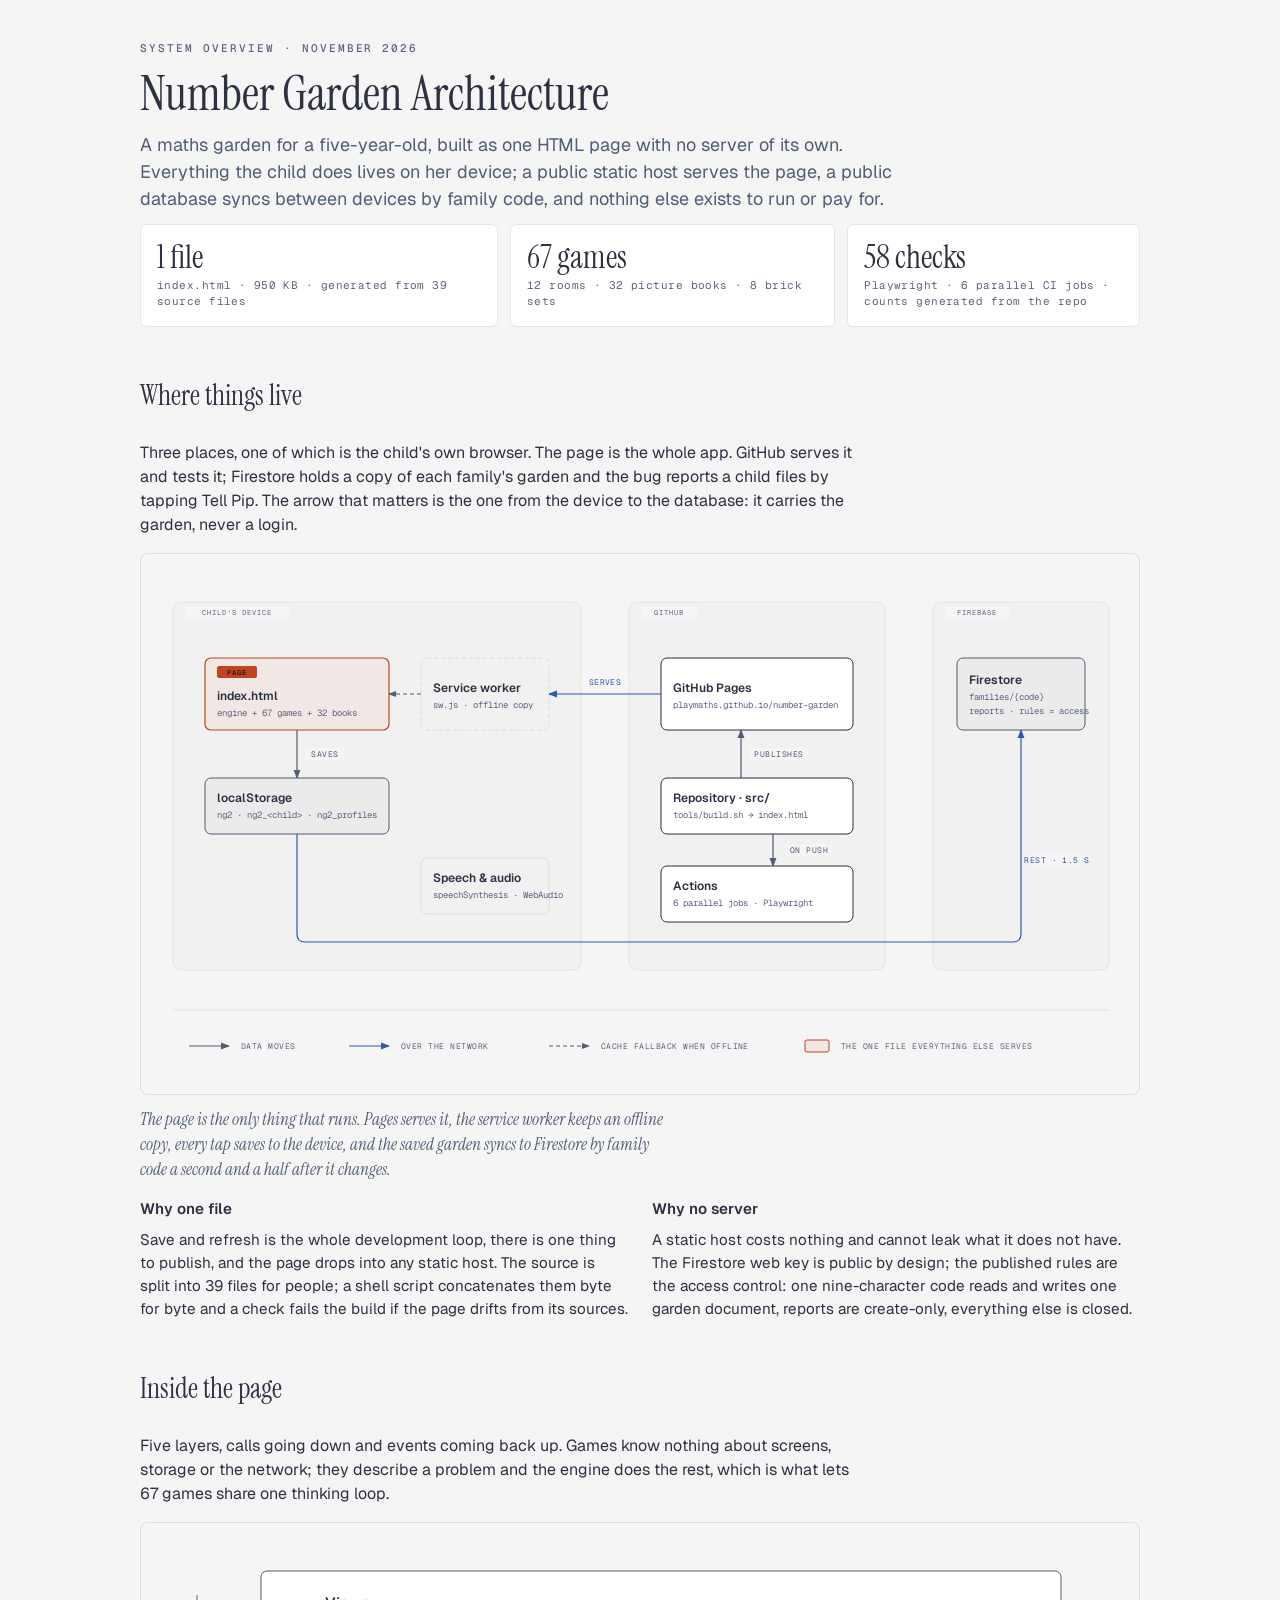
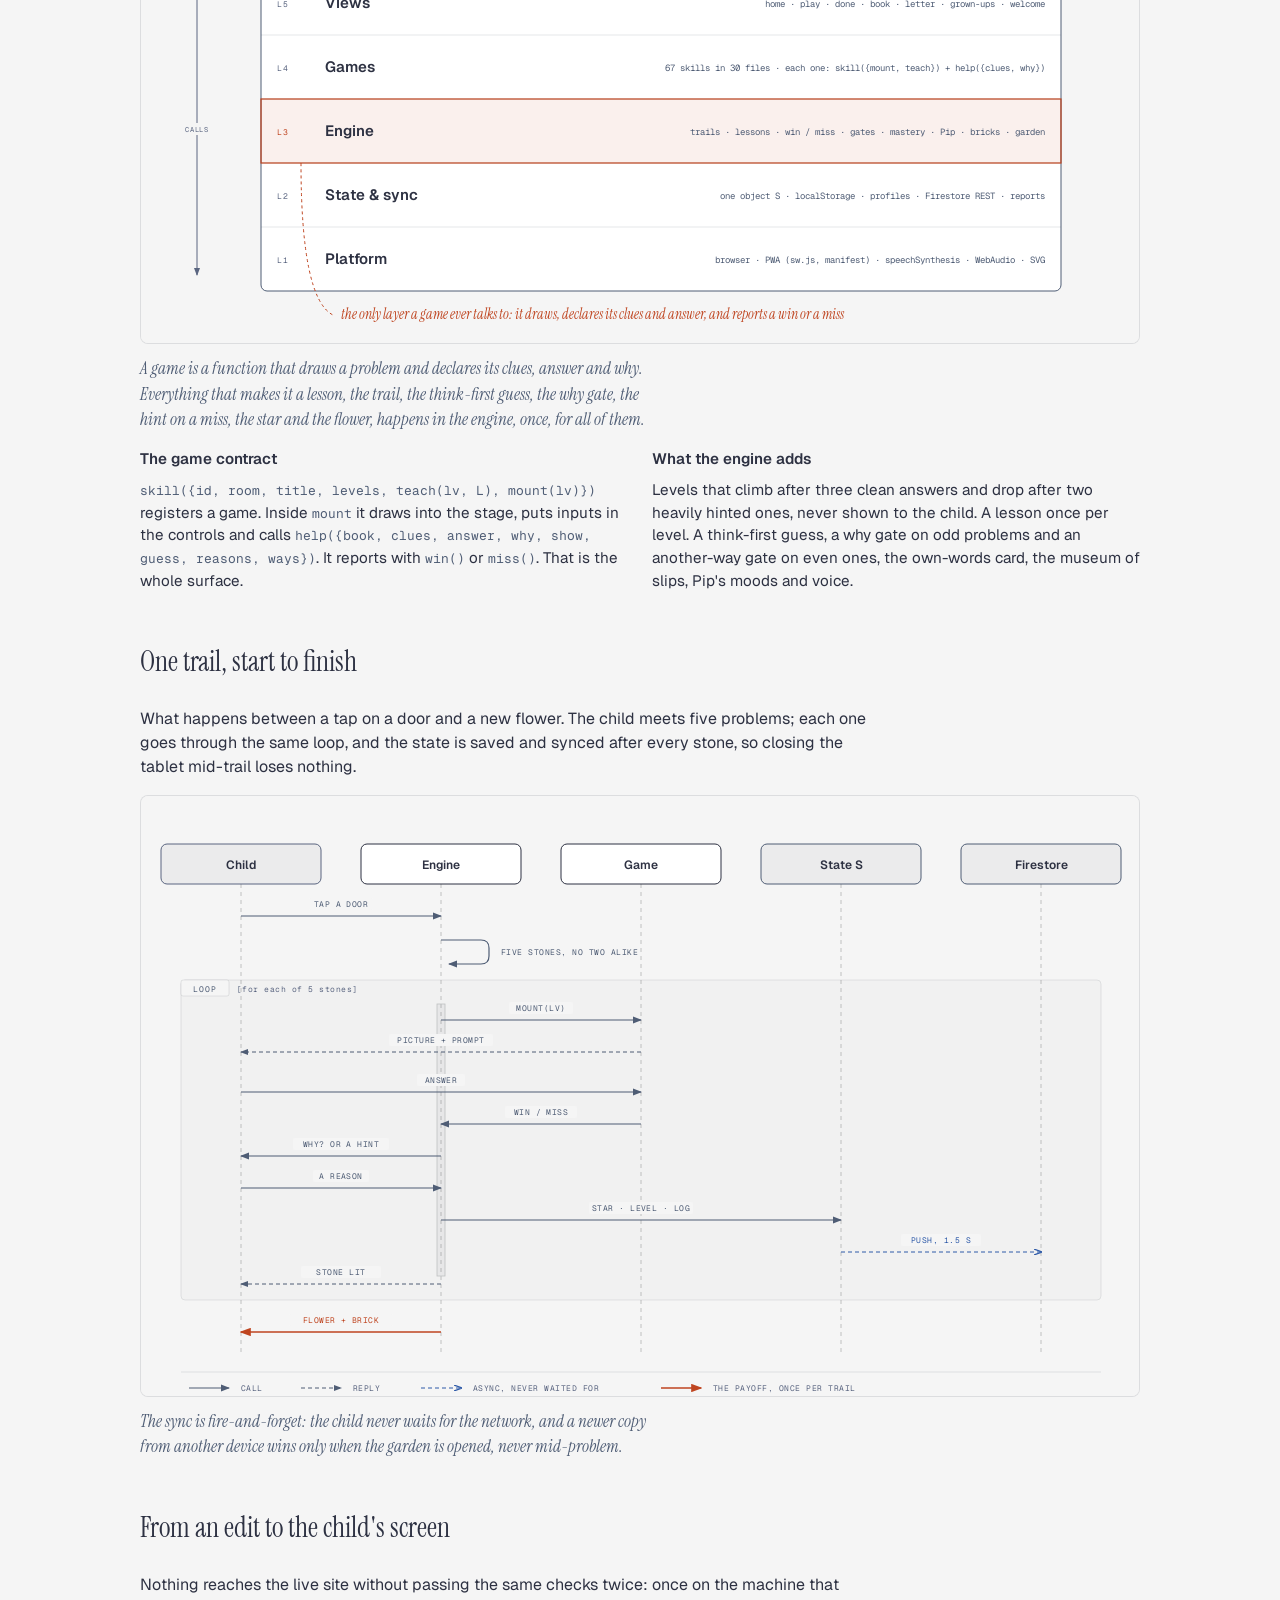
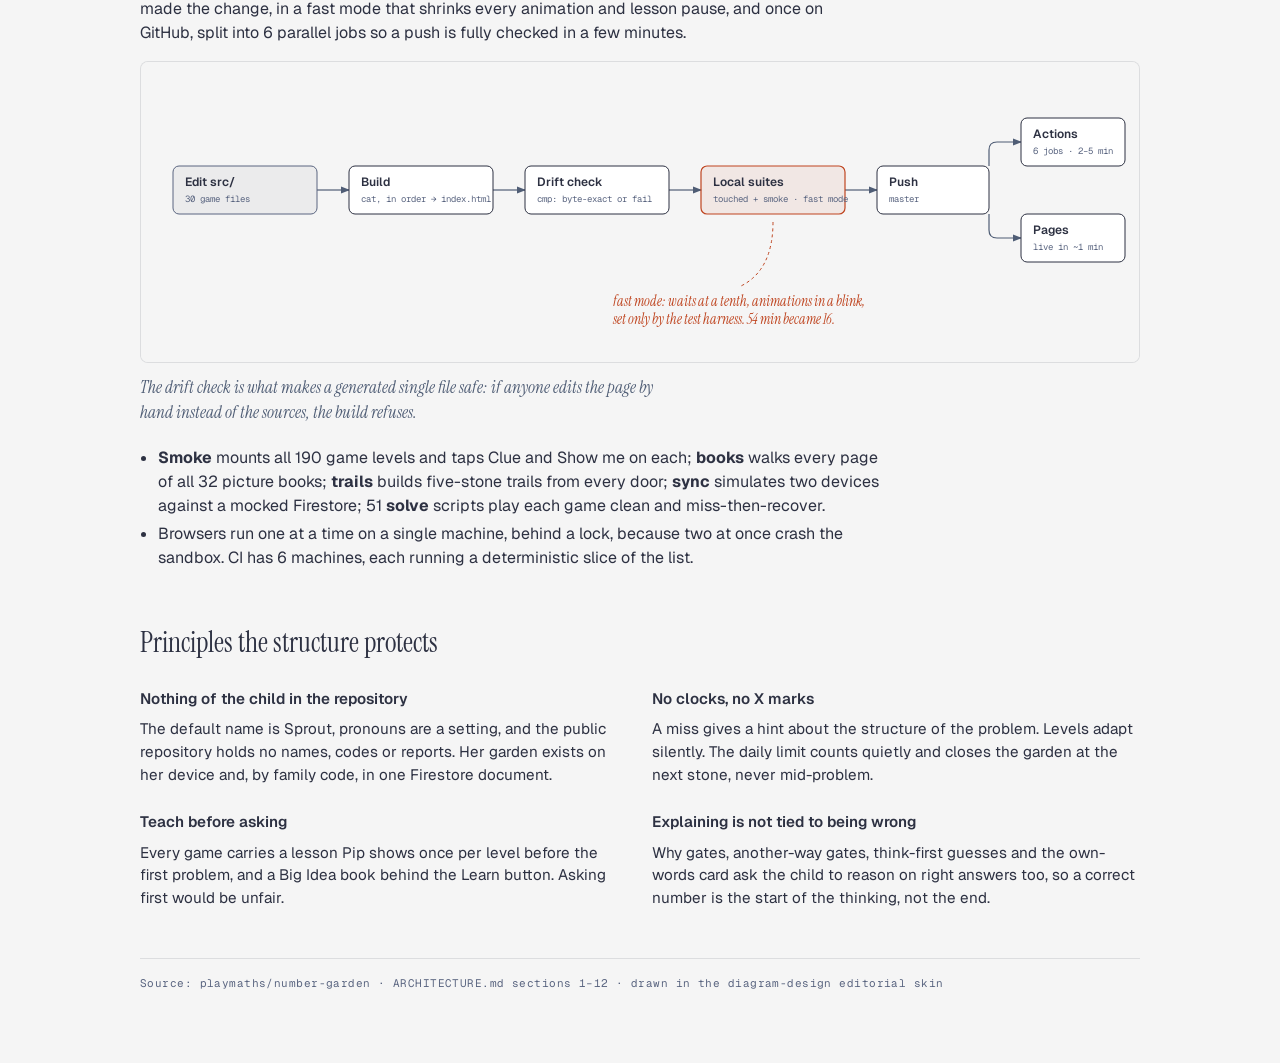
==== commit d208cbec: "Anonymous daily usage counts, shown to grown-ups One Firestore document per day under gardenUsage/{d" ====
--- a/docs/architecture.html
+++ b/docs/architecture.html
@@ -61,7 +61,7 @@
   <div class="cards">
     <div class="card"><b>1 file</b><span>index.html · 950 KB · generated from <!--n:srcfiles-->39<!--/n--> source files</span></div>
     <div class="card"><b><!--n:skills-->67<!--/n--> games</b><span><!--n:rooms-->12<!--/n--> rooms · <!--n:books-->32<!--/n--> picture books · <!--n:sets-->8<!--/n--> brick sets</span></div>
-    <div class="card"><b><!--n:checks-->57<!--/n--> checks</b><span>Playwright · <!--n:jobs-->6<!--/n--> parallel CI jobs · counts generated from the repo</span></div>
+    <div class="card"><b><!--n:checks-->58<!--/n--> checks</b><span>Playwright · <!--n:jobs-->6<!--/n--> parallel CI jobs · counts generated from the repo</span></div>
   </div>
 </header>
 
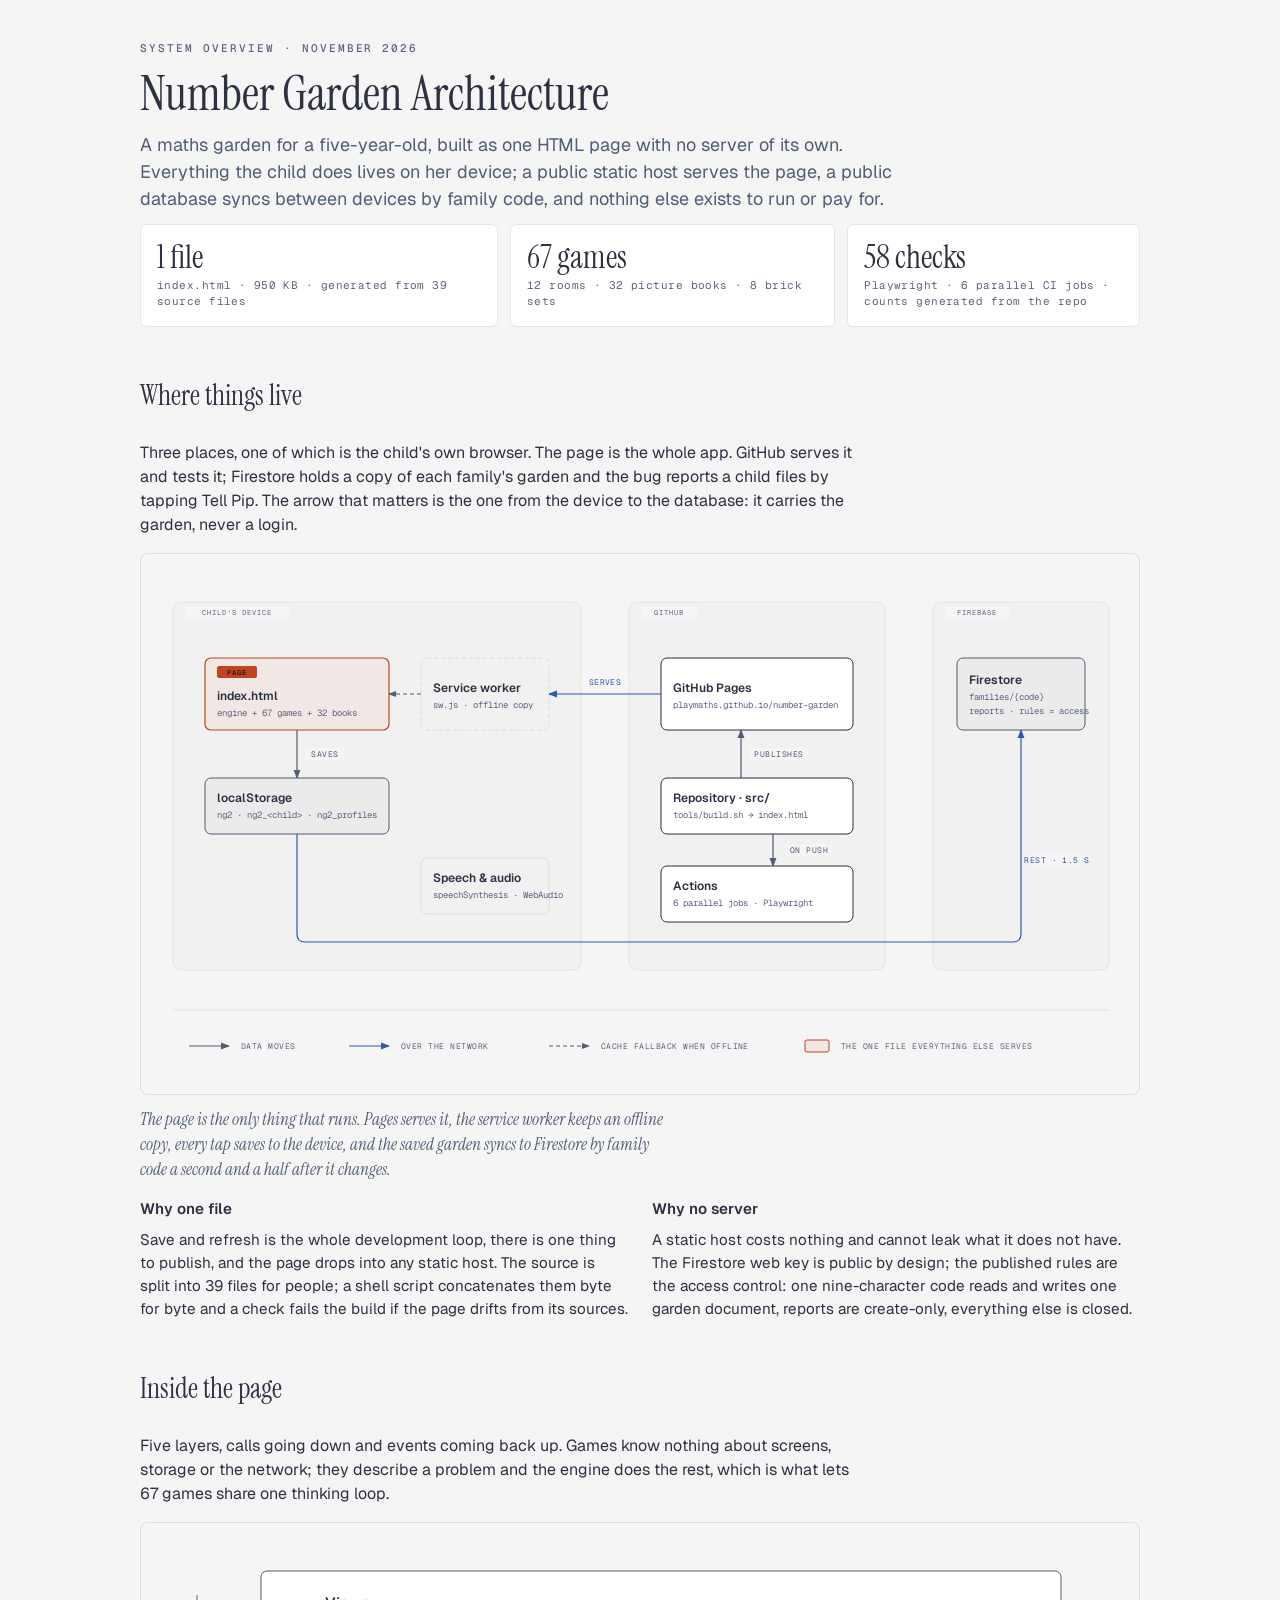
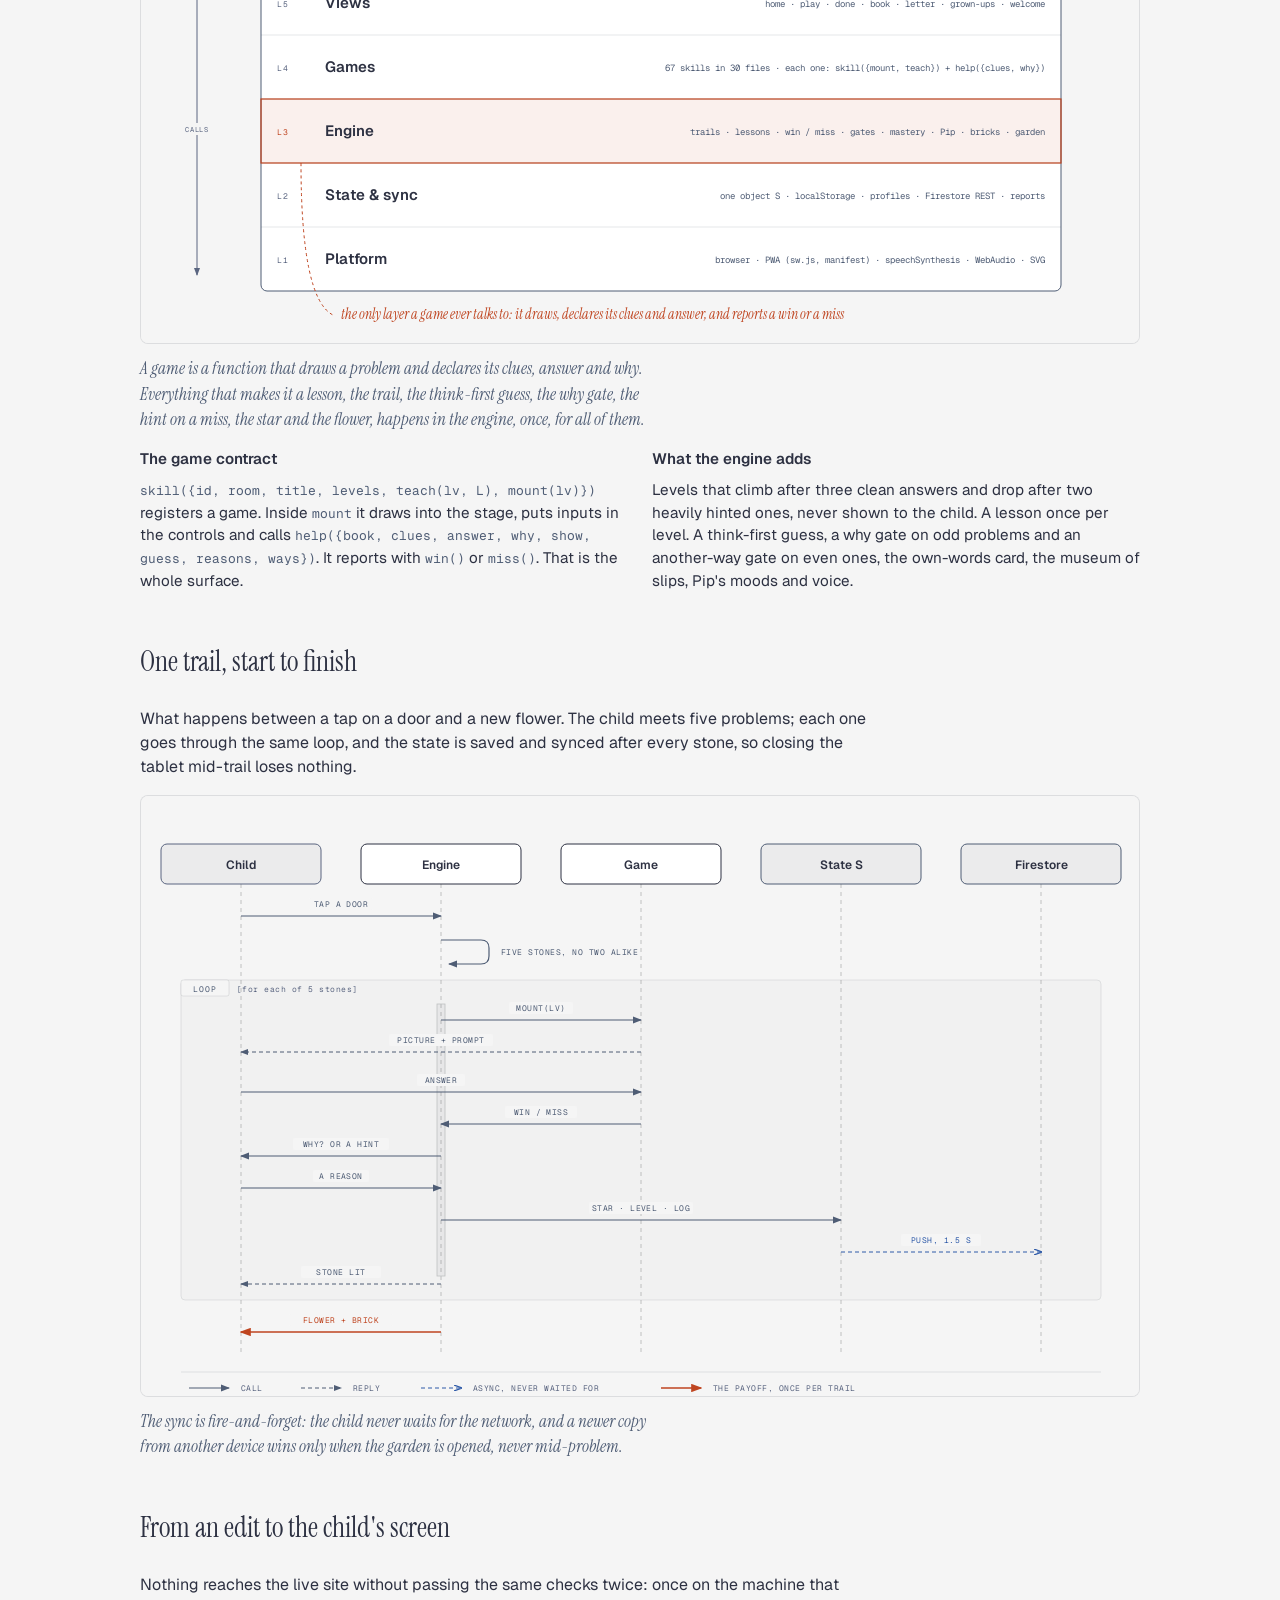
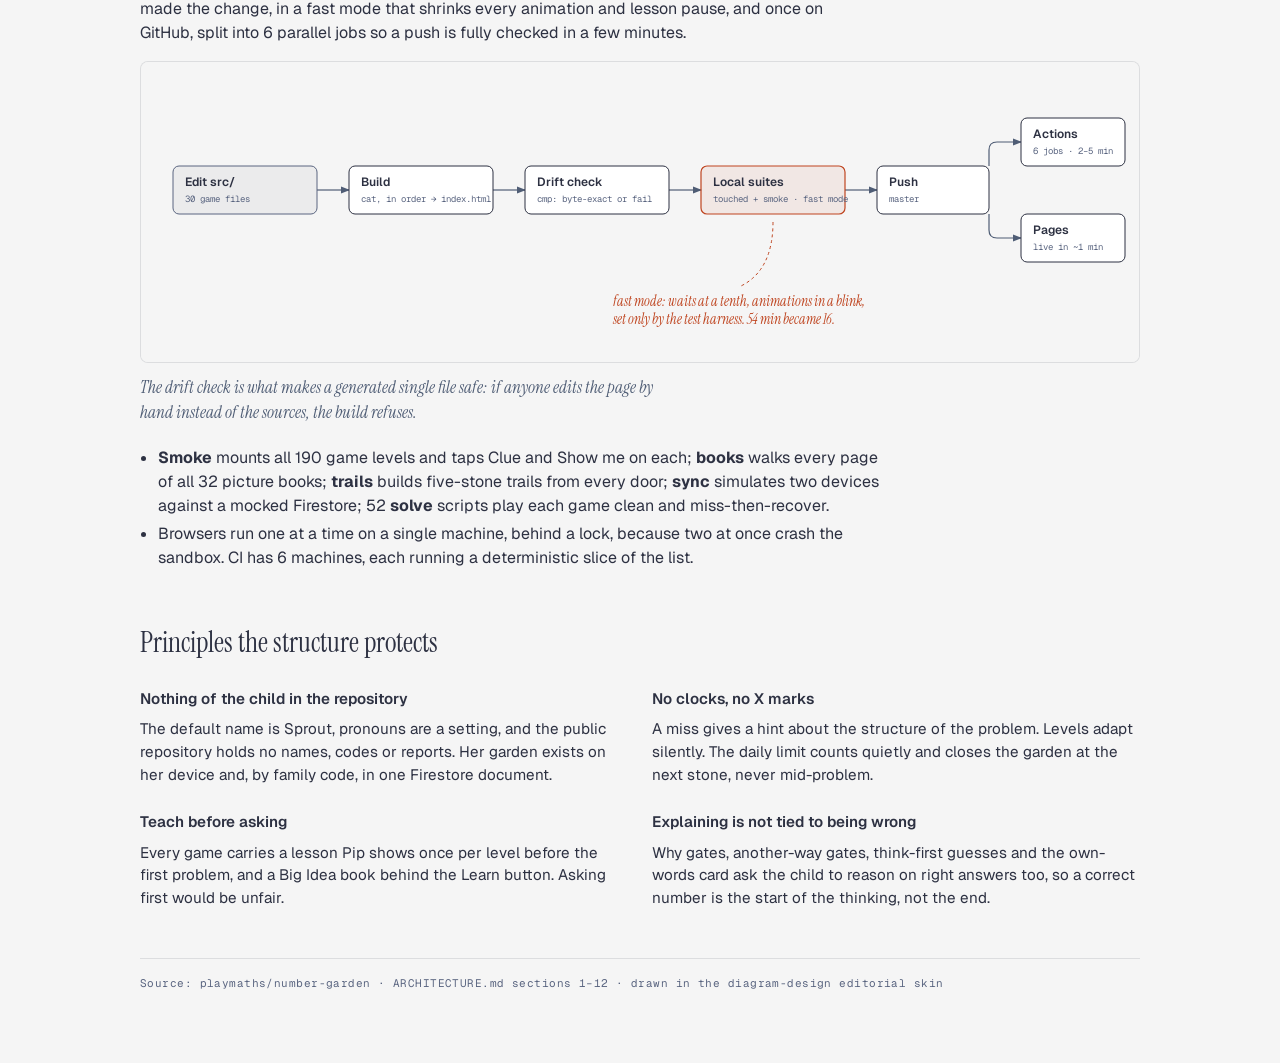
==== commit 962012ad: "A pinned app picks up new builds on its own Every build is stamped with a hash of the page and the s" ====
--- a/docs/architecture.html
+++ b/docs/architecture.html
@@ -330,7 +330,7 @@
     <figcaption>The drift check is what makes a generated single file safe: if anyone edits the page by hand instead of the sources, the build refuses.</figcaption>
   </figure>
   <ul>
-    <li><strong>Smoke</strong> mounts all <!--n:levels-->190<!--/n--> game levels and taps Clue and Show me on each; <strong>books</strong> walks every page of all <!--n:books-->32<!--/n--> picture books; <strong>trails</strong> builds five-stone trails from every door; <strong>sync</strong> simulates two devices against a mocked Firestore; <!--n:solves-->51<!--/n--> <strong>solve</strong> scripts play each game clean and miss-then-recover.</li>
+    <li><strong>Smoke</strong> mounts all <!--n:levels-->190<!--/n--> game levels and taps Clue and Show me on each; <strong>books</strong> walks every page of all <!--n:books-->32<!--/n--> picture books; <strong>trails</strong> builds five-stone trails from every door; <strong>sync</strong> simulates two devices against a mocked Firestore; <!--n:solves-->52<!--/n--> <strong>solve</strong> scripts play each game clean and miss-then-recover.</li>
     <li>Browsers run one at a time on a single machine, behind a lock, because two at once crash the sandbox. CI has <!--n:jobs-->6<!--/n--> machines, each running a deterministic slice of the list.</li>
   </ul>
 </section>
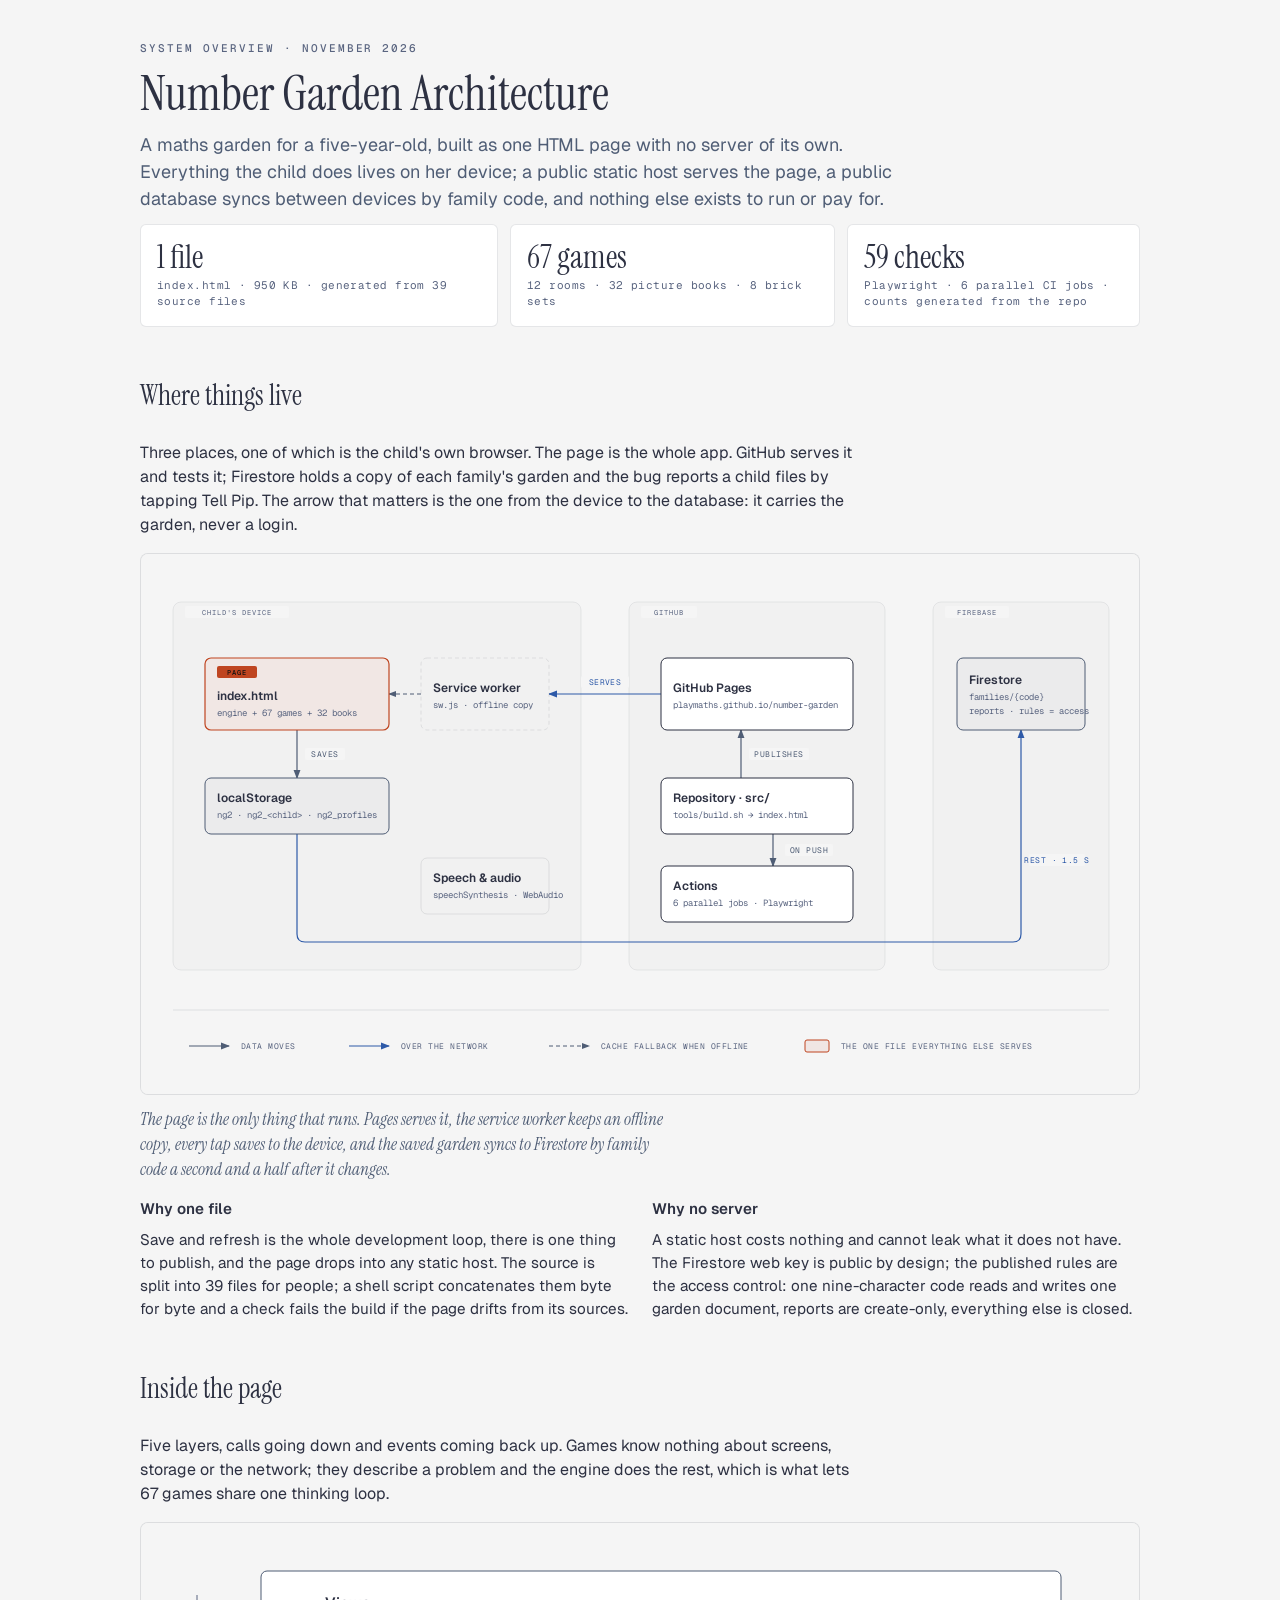
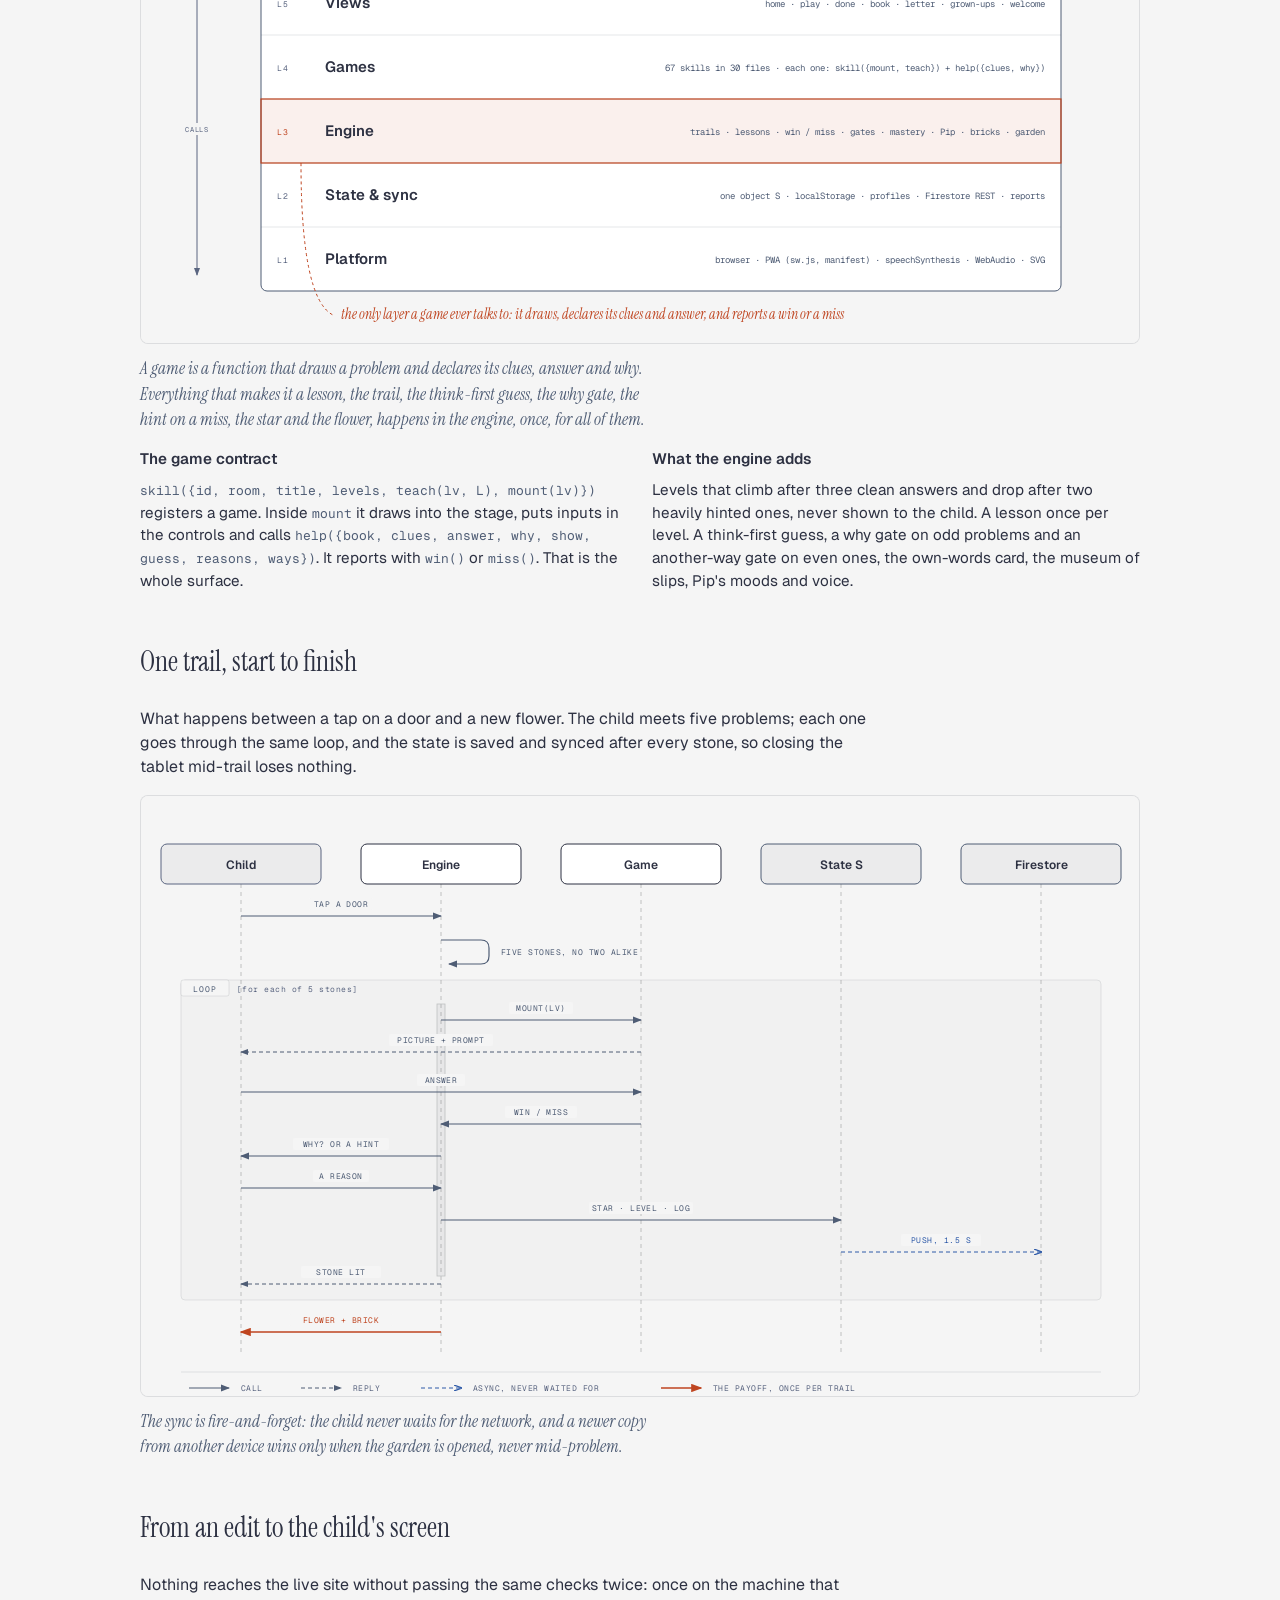
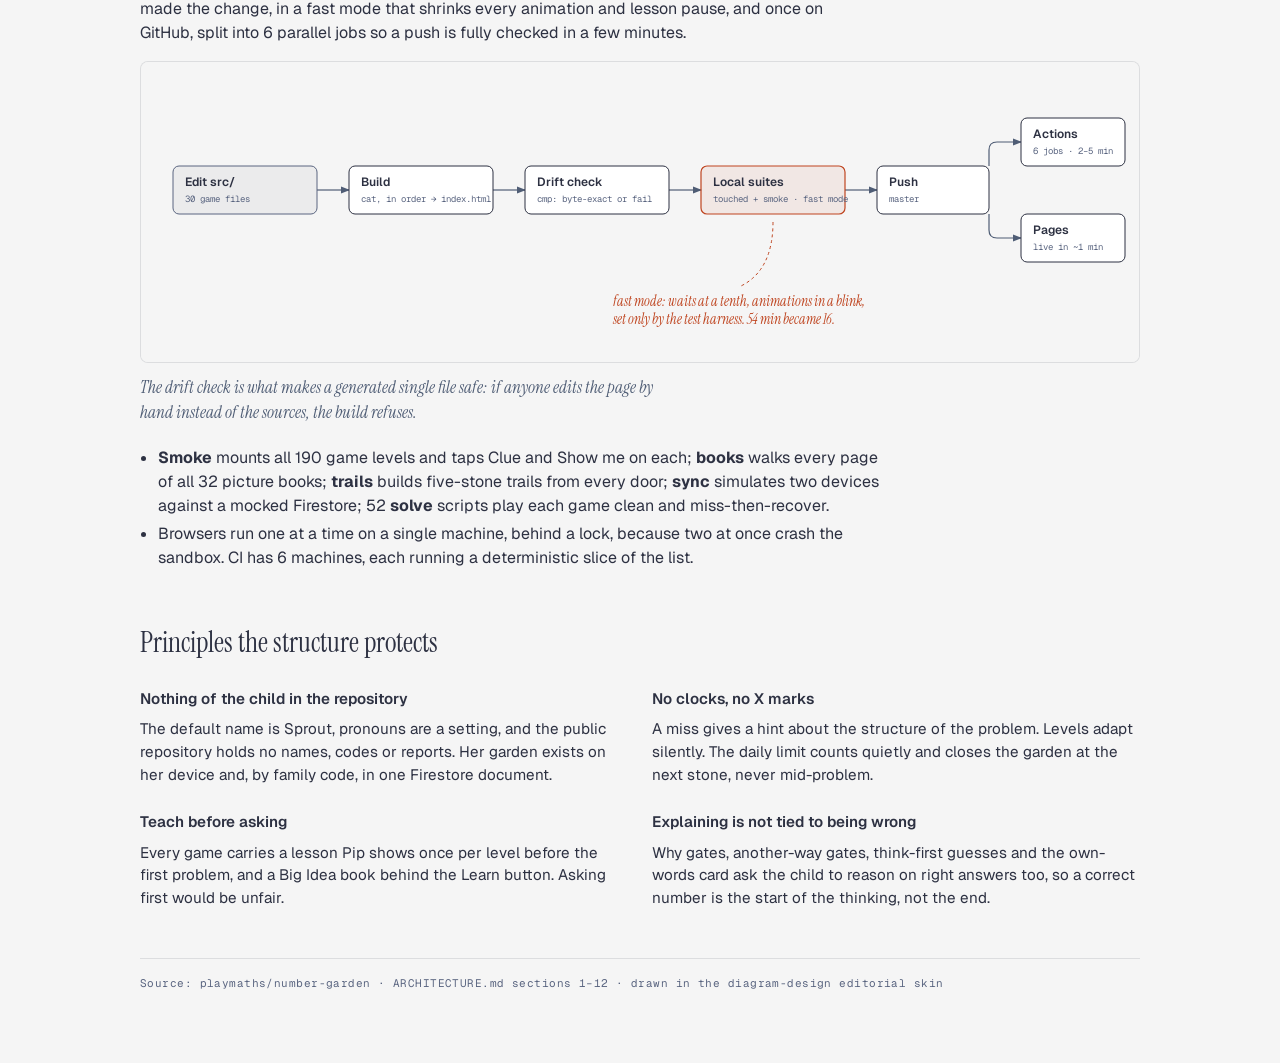
==== commit ab7dab71: "Merge usage counts with the self-updating build" ====
--- a/docs/architecture.html
+++ b/docs/architecture.html
@@ -61,7 +61,7 @@
   <div class="cards">
     <div class="card"><b>1 file</b><span>index.html · 950 KB · generated from <!--n:srcfiles-->39<!--/n--> source files</span></div>
     <div class="card"><b><!--n:skills-->67<!--/n--> games</b><span><!--n:rooms-->12<!--/n--> rooms · <!--n:books-->32<!--/n--> picture books · <!--n:sets-->8<!--/n--> brick sets</span></div>
-    <div class="card"><b><!--n:checks-->58<!--/n--> checks</b><span>Playwright · <!--n:jobs-->6<!--/n--> parallel CI jobs · counts generated from the repo</span></div>
+    <div class="card"><b><!--n:checks-->59<!--/n--> checks</b><span>Playwright · <!--n:jobs-->6<!--/n--> parallel CI jobs · counts generated from the repo</span></div>
   </div>
 </header>
 
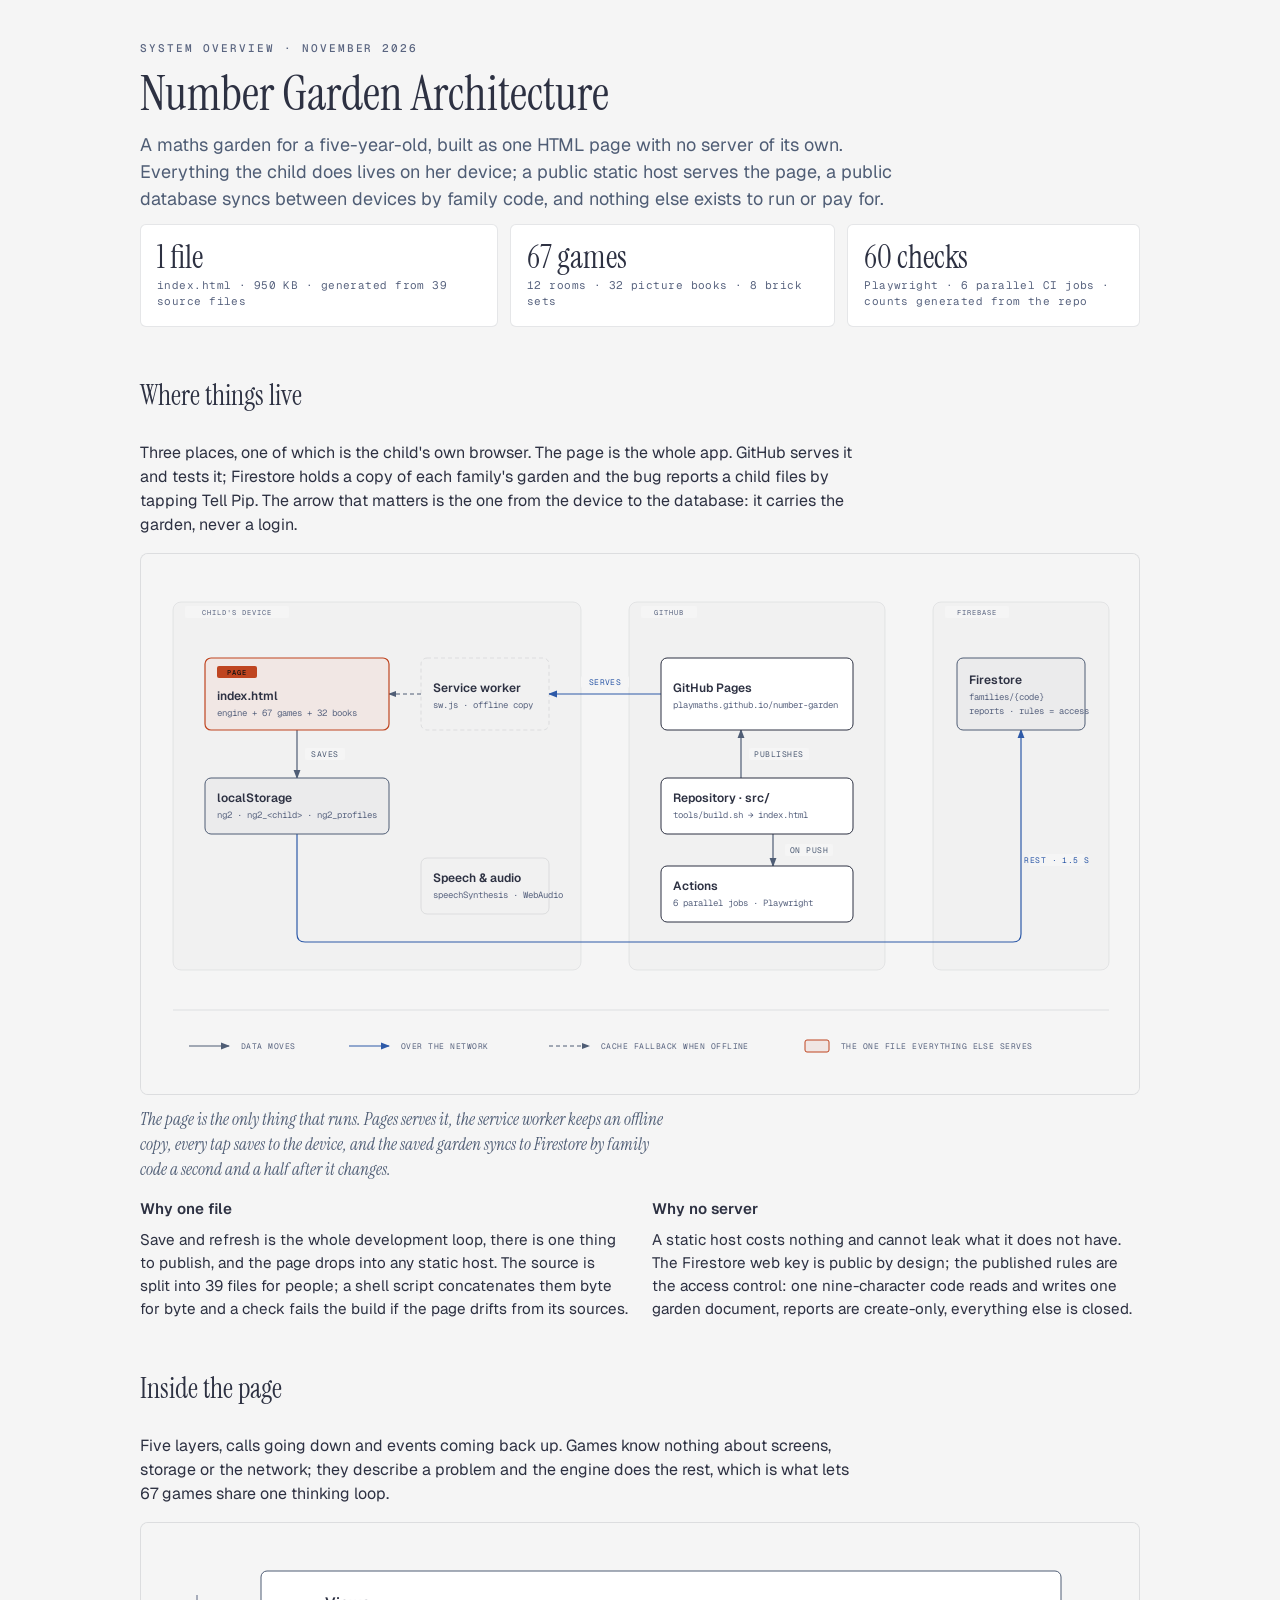
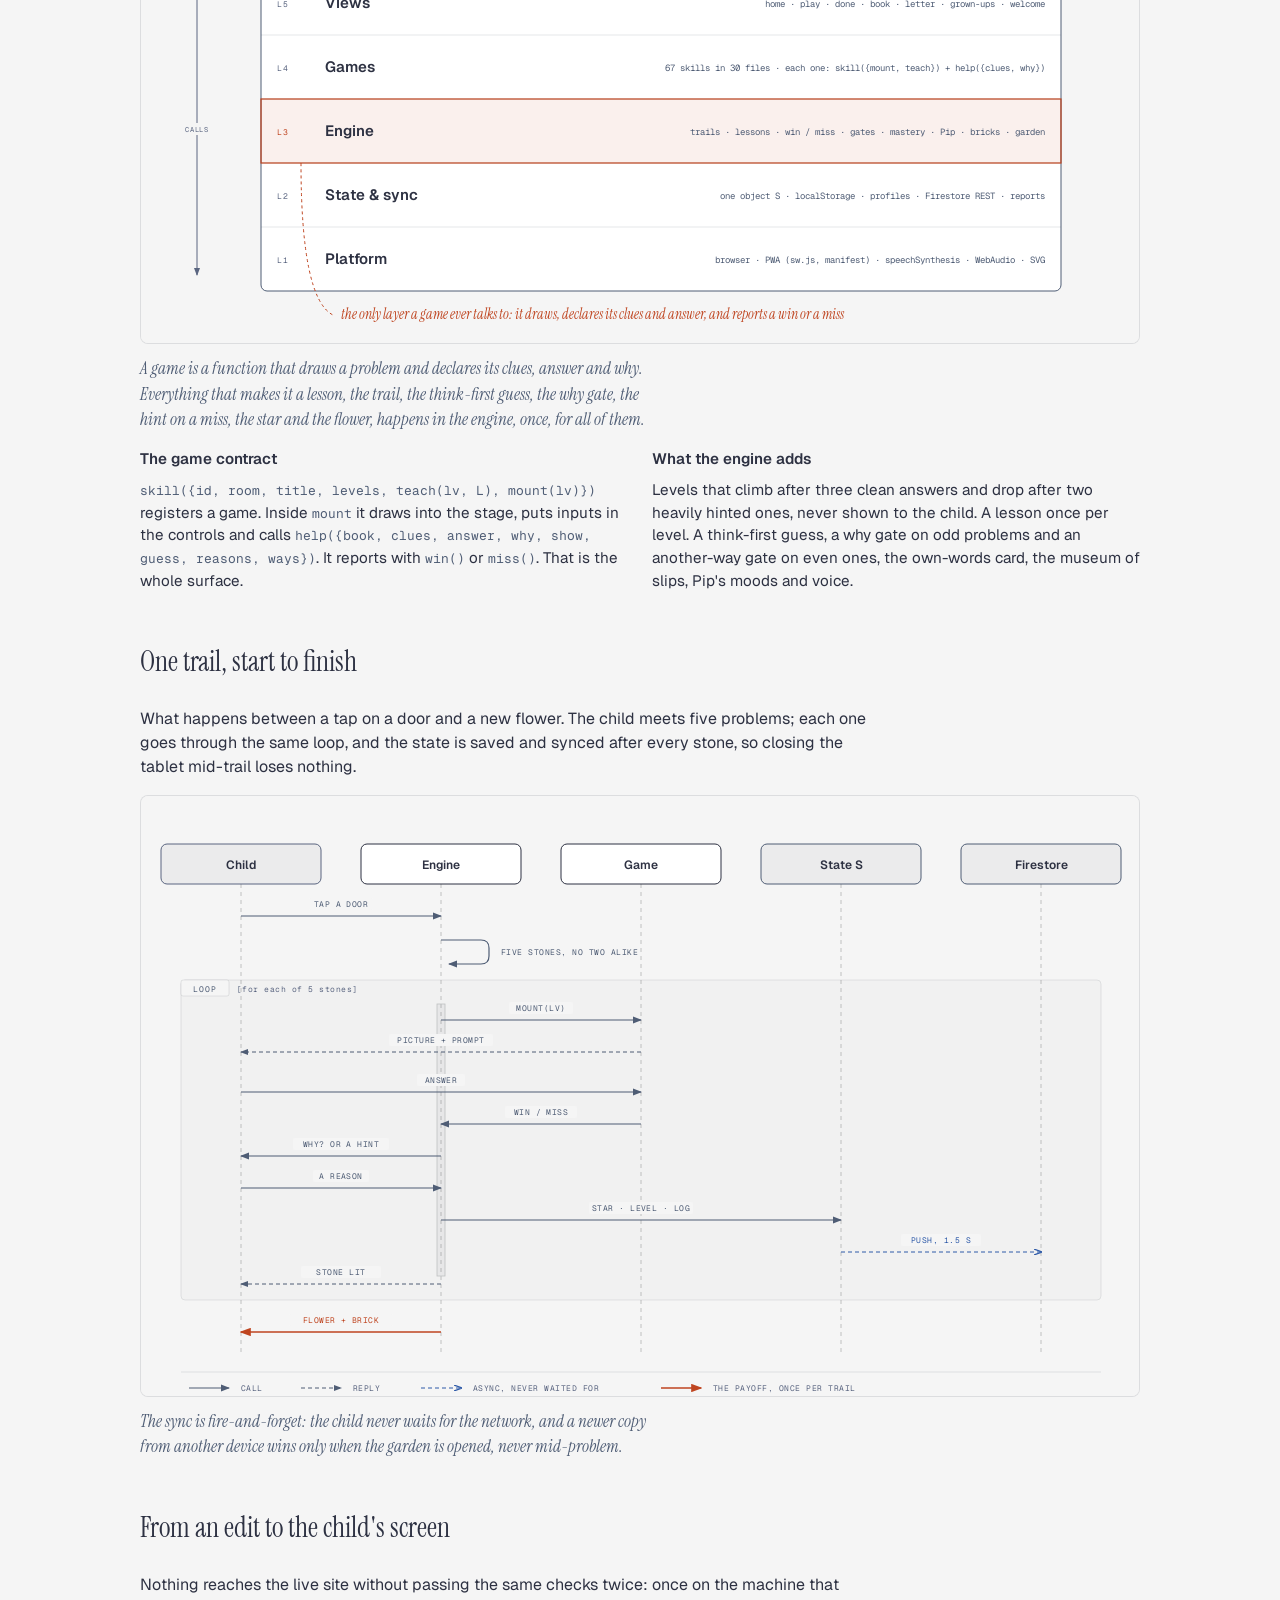
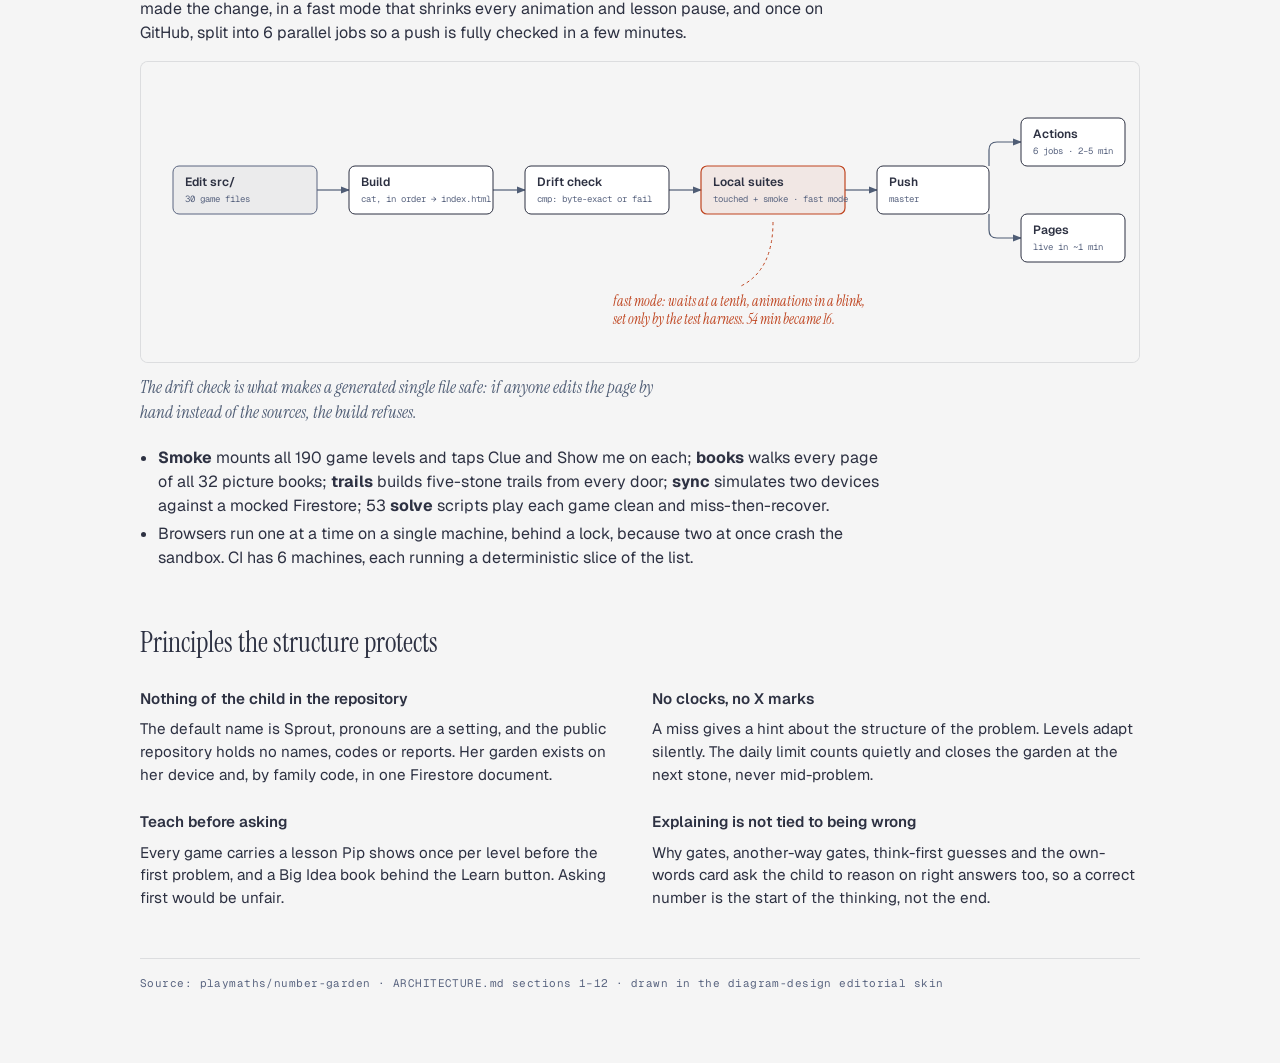
==== commit fa14061b: "Try first, then Pip teaches: observations from ordinary play A new level gives one problem before th" ====
--- a/docs/architecture.html
+++ b/docs/architecture.html
@@ -61,7 +61,7 @@
   <div class="cards">
     <div class="card"><b>1 file</b><span>index.html · 950 KB · generated from <!--n:srcfiles-->39<!--/n--> source files</span></div>
     <div class="card"><b><!--n:skills-->67<!--/n--> games</b><span><!--n:rooms-->12<!--/n--> rooms · <!--n:books-->32<!--/n--> picture books · <!--n:sets-->8<!--/n--> brick sets</span></div>
-    <div class="card"><b><!--n:checks-->59<!--/n--> checks</b><span>Playwright · <!--n:jobs-->6<!--/n--> parallel CI jobs · counts generated from the repo</span></div>
+    <div class="card"><b><!--n:checks-->60<!--/n--> checks</b><span>Playwright · <!--n:jobs-->6<!--/n--> parallel CI jobs · counts generated from the repo</span></div>
   </div>
 </header>
 
@@ -330,7 +330,7 @@
     <figcaption>The drift check is what makes a generated single file safe: if anyone edits the page by hand instead of the sources, the build refuses.</figcaption>
   </figure>
   <ul>
-    <li><strong>Smoke</strong> mounts all <!--n:levels-->190<!--/n--> game levels and taps Clue and Show me on each; <strong>books</strong> walks every page of all <!--n:books-->32<!--/n--> picture books; <strong>trails</strong> builds five-stone trails from every door; <strong>sync</strong> simulates two devices against a mocked Firestore; <!--n:solves-->52<!--/n--> <strong>solve</strong> scripts play each game clean and miss-then-recover.</li>
+    <li><strong>Smoke</strong> mounts all <!--n:levels-->190<!--/n--> game levels and taps Clue and Show me on each; <strong>books</strong> walks every page of all <!--n:books-->32<!--/n--> picture books; <strong>trails</strong> builds five-stone trails from every door; <strong>sync</strong> simulates two devices against a mocked Firestore; <!--n:solves-->53<!--/n--> <strong>solve</strong> scripts play each game clean and miss-then-recover.</li>
     <li>Browsers run one at a time on a single machine, behind a lock, because two at once crash the sandbox. CI has <!--n:jobs-->6<!--/n--> machines, each running a deterministic slice of the list.</li>
   </ul>
 </section>
